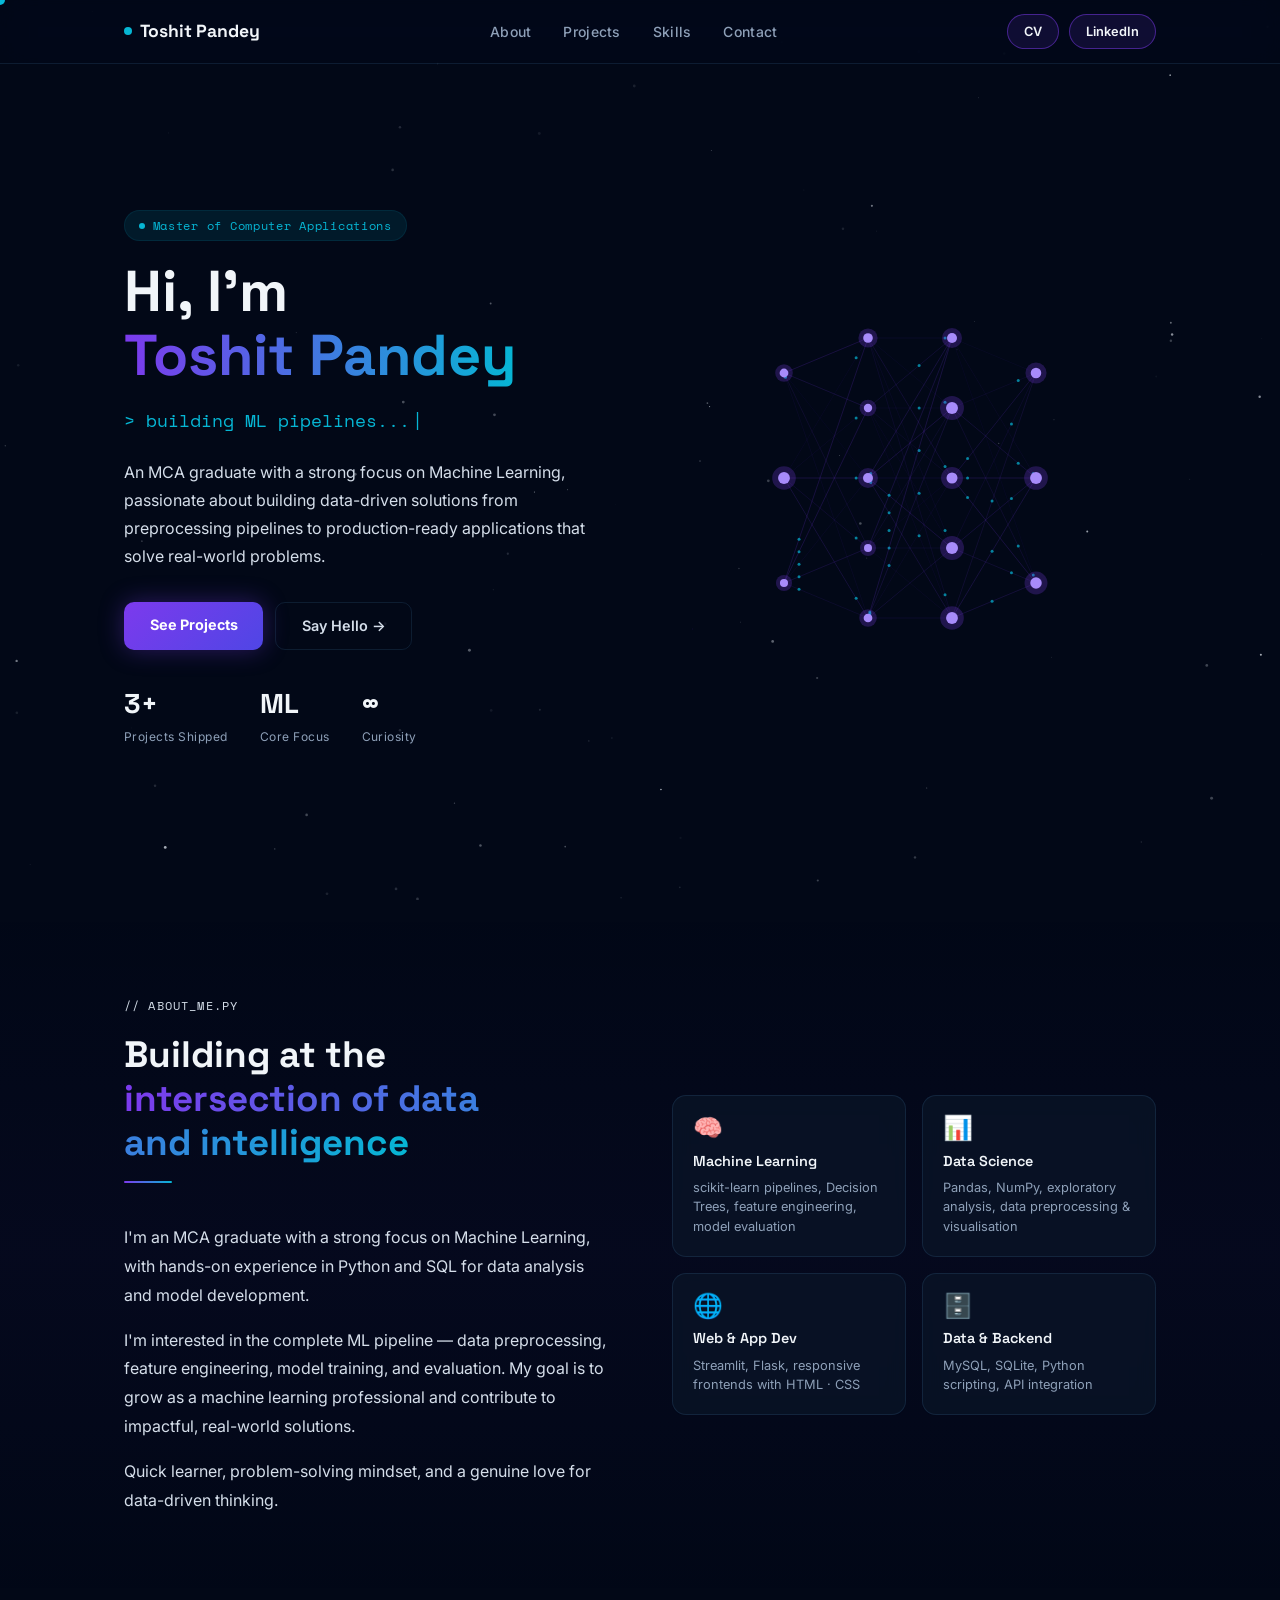
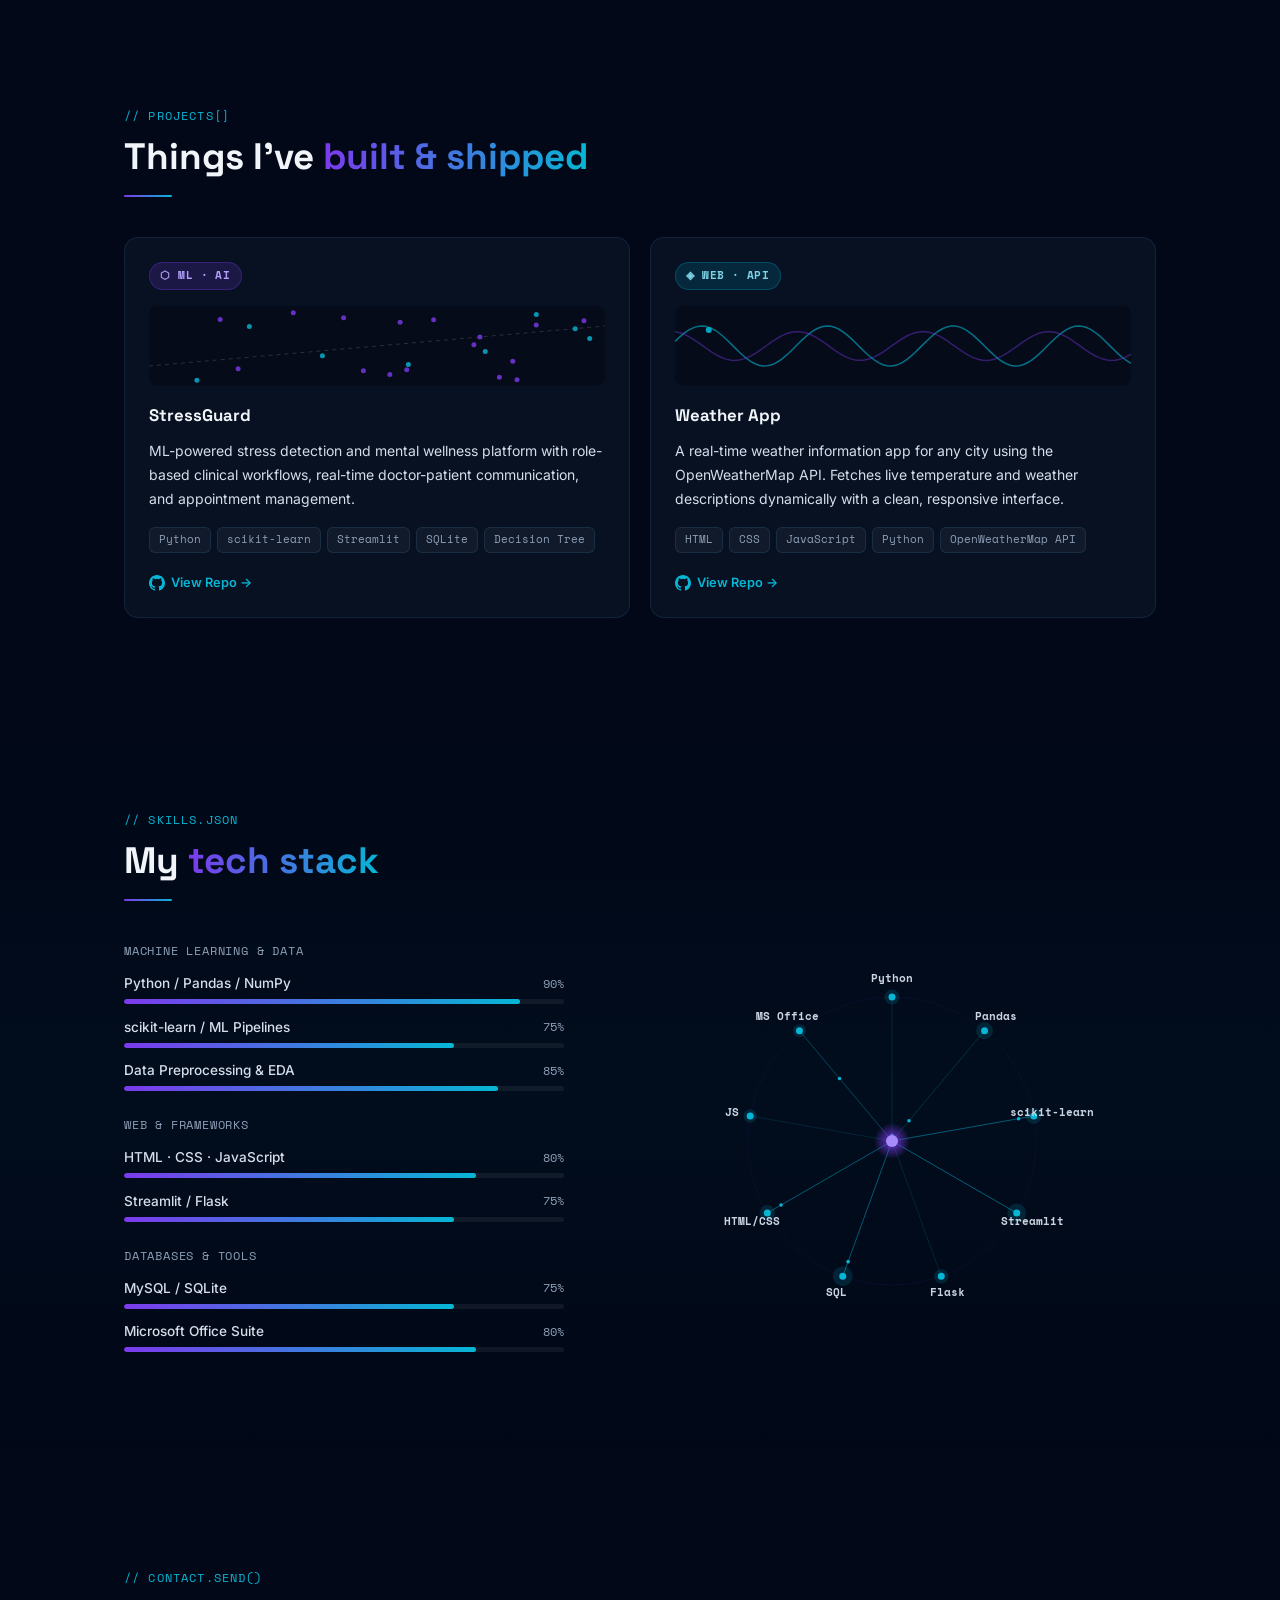
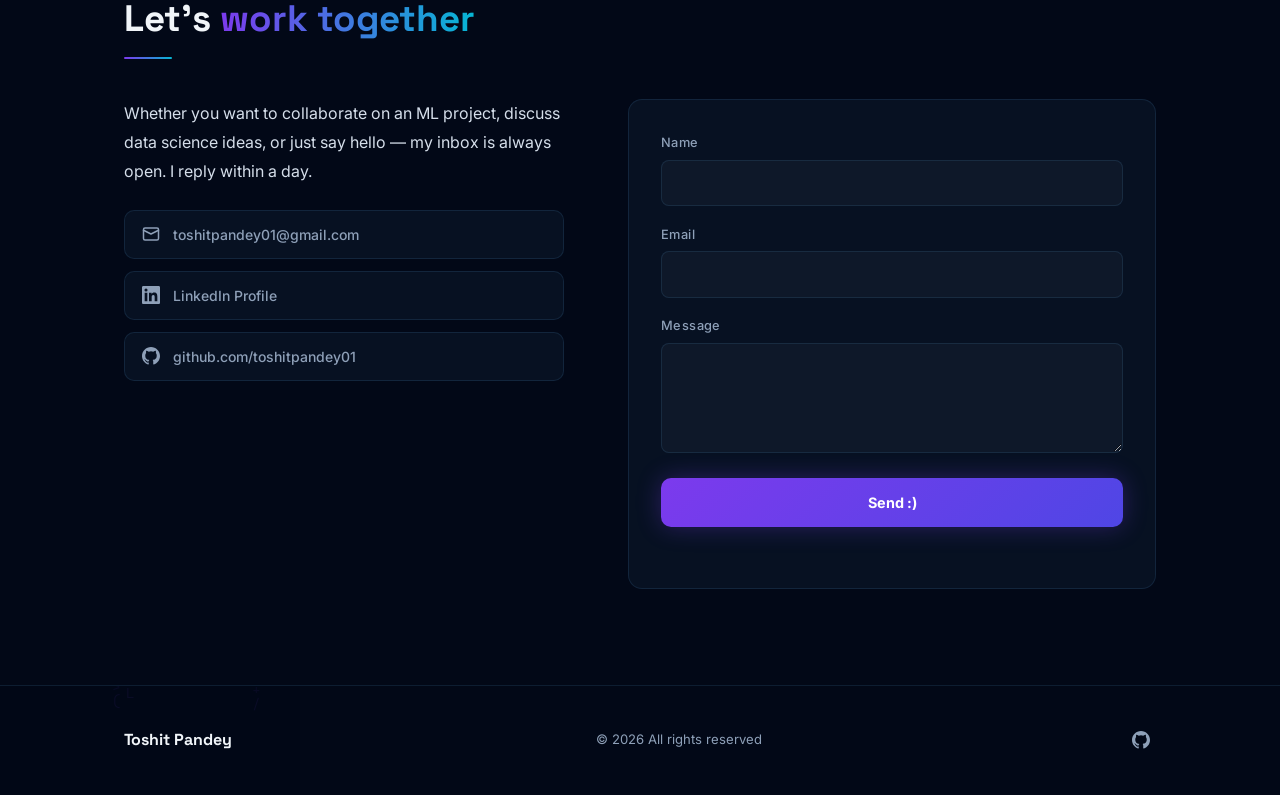
==== index.html @ b76edcf6 "Initial commit" ====
<!DOCTYPE html>
<html lang="en">
<head>
  <meta charset="UTF-8" />
  <meta name="viewport" content="width=device-width, initial-scale=1.0, viewport-fit=cover" />
  <meta name="theme-color" content="#020817" />
  <title>Toshit Pandey — ML Enthusiast & Data Scientist</title>
  <meta name="description" content="Portfolio of Toshit Pandey — ML, Data Science, and Python Developer." />
  <meta name="author" content="Toshit Pandey" />
  <meta name="robots" content="index, follow" />

  <!-- Open Graph / Social -->
  <meta property="og:title" content="Toshit Pandey — ML Enthusiast & Py Dev" />
  <meta property="og:description" content="Portfolio of Toshit Pandey — ML, Data Science, and Python Developer." />
  <meta property="og:type" content="website" />
  <meta name="twitter:card" content="summary" />
  <meta name="twitter:title" content="Toshit Pandey — ML Enthusiast & Data Scientist" />
  <meta name="twitter:description" content="Portfolio of Toshit Pandey — ML, Data Science, and Python Developer." />

  <link rel="icon" type="image/svg+xml" href="data:image/svg+xml,%3Csvg xmlns='http://www.w3.org/2000/svg' viewBox='0 0 100 100'%3E%3Ccircle cx='50' cy='50' r='40' fill='%237c3aed'/%3E%3Ccircle cx='50' cy='50' r='20' fill='%2306b6d4'/%3E%3C/svg%3E" />

  <link rel="preconnect" href="https://fonts.googleapis.com" />
  <link rel="preconnect" href="https://fonts.gstatic.com" crossorigin />
  <link rel="preload" as="style" href="https://fonts.googleapis.com/css2?family=Space+Grotesk:wght@400;500;600;700&amp;family=Inter:wght@300;400;500;600&amp;family=Space+Mono:wght@400;700&amp;display=swap" />
  <link href="https://fonts.googleapis.com/css2?family=Space+Grotesk:wght@400;500;600;700&amp;family=Inter:wght@300;400;500;600&amp;family=Space+Mono:wght@400;700&amp;display=swap" rel="stylesheet" />

  <link rel="stylesheet" href="assets/styles.css" />
</head>
<body>

<!-- Skip link for keyboard users -->
<a class="skip-link" href="#home">Skip to main content</a>

<!-- Custom cursors (desktop only, decorative) -->
<div id="cursor-dot" aria-hidden="true"></div>
<div id="cursor-ring" aria-hidden="true"></div>

<!-- Background cosmos canvas (decorative) -->
<canvas id="cosmos-canvas" aria-hidden="true"></canvas>

<!-- ══ NAV ══════════════════════════════════════════ -->
<header class="nav-wrap">
  <nav class="nav container" aria-label="Primary">
    <a class="brand" href="#home" aria-label="Toshit Pandey — Home">
      <span class="brand-dot" aria-hidden="true"></span>
      Toshit Pandey
    </a>
    <ul class="nav-links" role="list">
      <li><a href="#about">About</a></li>
      <li><a href="#projects">Projects</a></li>
      <li><a href="#skills">Skills</a></li>
      <li><a href="#contact">Contact</a></li>
    </ul>
    <div class="nav-pills">
      <a class="pill" id="cvLinkDesktop" href="assets/resume.pdf" target="_blank" rel="noopener" aria-label="Download CV (PDF)">CV</a>
      <a class="pill" href="https://www.linkedin.com/in/toshit-pandey-0036a035b" target="_blank" rel="noopener" aria-label="LinkedIn Profile (opens in new tab)">LinkedIn</a>
    </div>
    <button class="ham" id="hamBtn" aria-label="Open menu" aria-expanded="false" aria-controls="mobileNav">
      <span aria-hidden="true">☰</span>
    </button>
  </nav>
</header>

<!-- Mobile nav -->
<nav class="mobile-nav" id="mobileNav" aria-label="Mobile" hidden>
  <a href="#about">About</a>
  <a href="#projects">Projects</a>
  <a href="#skills">Skills</a>
  <a href="#contact">Contact</a>
  <a class="pill" id="cvLinkMobile" href="assets/resume.pdf" target="_blank" rel="noopener">CV</a>
  <a class="pill" href="https://www.linkedin.com/in/toshit-pandey-0036a035b" target="_blank" rel="noopener">LinkedIn</a>
</nav>

<!-- ══ HERO ═════════════════════════════════════════ -->
<main id="main">
<section id="home" aria-labelledby="hero-title">
  <div class="container">
    <div class="hero-inner">

      <!-- LEFT -->
      <div class="hero-left">
        <div class="hero-tag"><span class="hero-tag-dot" aria-hidden="true"></span> Master of Computer Applications</div>
        <h1 class="hero-title" id="hero-title">
          Hi, I'm<br>
          <span class="name-accent">Toshit Pandey</span>
        </h1>
        <div class="typewriter-wrap" aria-live="polite"><span id="typewriter"></span></div>
        <p class="hero-desc">
          An MCA graduate with a strong focus on Machine Learning, passionate about building data-driven solutions from preprocessing pipelines to production-ready applications that solve real-world problems.
        </p>
        <div class="hero-btns">
          <a class="btn-primary" href="#projects">See Projects</a>
          <a class="btn-ghost"   href="mailto:toshitpandey01@gmail.com">Say Hello →</a>
        </div>
        <div class="hero-stats" role="list">
          <div class="stat" role="listitem"><span class="stat-num">3+</span><span class="stat-label">Projects Shipped</span></div>
          <div class="stat" role="listitem"><span class="stat-num">ML</span><span class="stat-label">Core Focus</span></div>
          <div class="stat" role="listitem"><span class="stat-num">∞</span><span class="stat-label">Curiosity</span></div>
        </div>
      </div>

      <!-- RIGHT: Neural Network Visualisation -->
      <div class="hero-visual">
        <canvas id="neural-canvas" aria-hidden="true"></canvas>
      </div>

    </div>
  </div>
</section>

<!-- ══ ABOUT ══════════════════════════════════════════ -->
<section id="about" aria-labelledby="about-title">
  <div class="container">
    <div class="about-grid">
      <div class="about-text reveal">
        <p class="section-eyebrow">// about_me.py</p>
        <h2 class="section-title" id="about-title">Building at the<br><span>intersection of data<br>and intelligence</span></h2>
        <div class="section-rule" aria-hidden="true"></div>
        <p>
          I'm an MCA graduate with a strong focus on Machine Learning, with hands-on experience in Python and SQL for data analysis and model development.
        </p>
        <p>
          I'm interested in the complete ML pipeline — data preprocessing, feature engineering, model training, and evaluation. My goal is to grow as a machine learning professional and contribute to impactful, real-world solutions.
        </p>
        <p>
          Quick learner, problem-solving mindset, and a genuine love for data-driven thinking.
        </p>
      </div>

      <div class="about-cards reveal" style="transition-delay:.15s">
        <div class="about-card">
          <div class="about-card-icon" aria-hidden="true">🧠</div>
          <h3 class="about-card-title">Machine Learning</h3>
          <p class="about-card-text">scikit-learn pipelines, Decision Trees, feature engineering, model evaluation</p>
        </div>
        <div class="about-card">
          <div class="about-card-icon" aria-hidden="true">📊</div>
          <h3 class="about-card-title">Data Science</h3>
          <p class="about-card-text">Pandas, NumPy, exploratory analysis, data preprocessing & visualisation</p>
        </div>
        <div class="about-card">
          <div class="about-card-icon" aria-hidden="true">🌐</div>
          <h3 class="about-card-title">Web & App Dev</h3>
          <p class="about-card-text">Streamlit, Flask, responsive frontends with HTML · CSS</p>
        </div>
        <div class="about-card">
          <div class="about-card-icon" aria-hidden="true">🗄️</div>
          <h3 class="about-card-title">Data & Backend</h3>
          <p class="about-card-text">MySQL, SQLite, Python scripting, API integration</p>
        </div>
      </div>
    </div>
  </div>
</section>

<!-- ══ PROJECTS ═══════════════════════════════════════ -->
<section id="projects" aria-labelledby="projects-title">
  <div class="container">
    <div class="reveal">
      <p class="section-eyebrow">// projects[]</p>
      <h2 class="section-title" id="projects-title">Things I've <span>built & shipped</span></h2>
      <div class="section-rule" aria-hidden="true"></div>
    </div>

    <div class="projects-grid">

      <!-- Stress Detection -->
      <article class="project-card reveal" style="transition-delay:.1s">
        <span class="project-badge badge-ml" aria-label="Machine Learning and AI project">⬡ ML · AI</span>
        <canvas class="project-vis" id="vis-stress" aria-hidden="true"></canvas>
        <h3 class="project-title">StressGuard</h3>
        <p class="project-desc">
          ML-powered stress detection and mental wellness platform with role-based clinical workflows, real-time doctor-patient communication, and appointment management.
        </p>
        <ul class="project-tech" aria-label="Technologies used">
          <li class="tech-tag">Python</li><li class="tech-tag">scikit-learn</li><li class="tech-tag">Streamlit</li><li class="tech-tag">SQLite</li><li class="tech-tag">Decision Tree</li>
        </ul>
        <div class="project-links">
          <a class="proj-link" href="https://github.com/toshitpandey01/StressGuard" target="_blank" rel="noopener" aria-label="View StressGuard repository on GitHub (opens in new tab)">
            <svg class="gh-icon" width="16" height="16" viewBox="0 0 24 24" fill="currentColor" aria-hidden="true" focusable="false"><path fill-rule="evenodd" clip-rule="evenodd" d="M12 0C5.37 0 0 5.373 0 12c0 5.303 3.438 9.8 8.205 11.387.6.113.82-.258.82-.577 0-.285-.01-1.04-.015-2.04-3.338.724-4.042-1.61-4.042-1.61-.546-1.387-1.333-1.756-1.333-1.756-1.09-.745.083-.729.083-.729 1.205.084 1.838 1.237 1.838 1.237 1.07 1.834 2.807 1.304 3.492.997.108-.775.418-1.305.762-1.605-2.665-.3-5.466-1.332-5.466-5.93 0-1.31.468-2.381 1.235-3.221-.124-.303-.535-1.524.117-3.176 0 0 1.008-.322 3.3 1.23A11.5 11.5 0 0 1 12 5.803a11.5 11.5 0 0 1 3.003.404c2.29-1.552 3.297-1.23 3.297-1.23.653 1.652.242 2.873.118 3.176.77.84 1.234 1.911 1.234 3.221 0 4.609-2.805 5.625-5.478 5.92.43.372.815 1.102.815 2.222 0 1.606-.015 2.898-.015 3.293 0 .322.216.697.825.578C20.565 21.796 24 17.3 24 12c0-6.627-5.373-12-12-12Z"/></svg>
            View Repo →
          </a>
        </div>
      </article>

      <!-- Weather App -->
      <article class="project-card reveal" style="transition-delay:.2s">
        <span class="project-badge badge-web" aria-label="Web and API project">◈ WEB · API</span>
        <canvas class="project-vis" id="vis-weather" aria-hidden="true"></canvas>
        <h3 class="project-title">Weather App</h3>
        <p class="project-desc">
          A real-time weather information app for any city using the OpenWeatherMap API. Fetches live temperature and weather descriptions dynamically with a clean, responsive interface.
        </p>
        <ul class="project-tech" aria-label="Technologies used">
          <li class="tech-tag">HTML</li><li class="tech-tag">CSS</li><li class="tech-tag">JavaScript</li><li class="tech-tag">Python</li><li class="tech-tag">OpenWeatherMap API</li>
        </ul>
        <div class="project-links">
          <a class="proj-link" href="https://github.com/toshitpandey01/weather-app" target="_blank" rel="noopener" aria-label="View Weather App repository on GitHub (opens in new tab)">
            <svg class="gh-icon" width="16" height="16" viewBox="0 0 24 24" fill="currentColor" aria-hidden="true" focusable="false"><path fill-rule="evenodd" clip-rule="evenodd" d="M12 0C5.37 0 0 5.373 0 12c0 5.303 3.438 9.8 8.205 11.387.6.113.82-.258.82-.577 0-.285-.01-1.04-.015-2.04-3.338.724-4.042-1.61-4.042-1.61-.546-1.387-1.333-1.756-1.333-1.756-1.09-.745.083-.729.083-.729 1.205.084 1.838 1.237 1.838 1.237 1.07 1.834 2.807 1.304 3.492.997.108-.775.418-1.305.762-1.605-2.665-.3-5.466-1.332-5.466-5.93 0-1.31.468-2.381 1.235-3.221-.124-.303-.535-1.524.117-3.176 0 0 1.008-.322 3.3 1.23A11.5 11.5 0 0 1 12 5.803a11.5 11.5 0 0 1 3.003.404c2.29-1.552 3.297-1.23 3.297-1.23.653 1.652.242 2.873.118 3.176.77.84 1.234 1.911 1.234 3.221 0 4.609-2.805 5.625-5.478 5.92.43.372.815 1.102.815 2.222 0 1.606-.015 2.898-.015 3.293 0 .322.216.697.825.578C20.565 21.796 24 17.3 24 12c0-6.627-5.373-12-12-12Z"/></svg>
            View Repo →
          </a>
        </div>
      </article>

    </div>
  </div>
</section>

<!-- ══ SKILLS ════════════════════════════════════════ -->
<section id="skills" aria-labelledby="skills-title">
  <div class="container">
    <div class="reveal">
      <p class="section-eyebrow">// skills.json</p>
      <h2 class="section-title" id="skills-title">My <span>tech stack</span></h2>
      <div class="section-rule" aria-hidden="true"></div>
    </div>
    <div class="skills-layout">

      <!-- Skill bars -->
      <div class="reveal" style="transition-delay:.1s">
        <div class="skill-group">
          <h3 class="skill-group-label">Machine Learning & Data</h3>
          <div class="skill-bars">
            <div class="skill-row"><div class="skill-row-top"><span class="skill-name">Python / Pandas / NumPy</span><span class="skill-pct">90%</span></div><div class="skill-bar" role="progressbar" aria-label="Python / Pandas / NumPy proficiency" aria-valuenow="90" aria-valuemin="0" aria-valuemax="100"><div class="skill-fill" data-w=".90"></div></div></div>
            <div class="skill-row"><div class="skill-row-top"><span class="skill-name">scikit-learn / ML Pipelines</span><span class="skill-pct">75%</span></div><div class="skill-bar" role="progressbar" aria-label="scikit-learn / ML Pipelines proficiency" aria-valuenow="75" aria-valuemin="0" aria-valuemax="100"><div class="skill-fill" data-w=".75"></div></div></div>
            <div class="skill-row"><div class="skill-row-top"><span class="skill-name">Data Preprocessing & EDA</span><span class="skill-pct">85%</span></div><div class="skill-bar" role="progressbar" aria-label="Data Preprocessing and EDA proficiency" aria-valuenow="85" aria-valuemin="0" aria-valuemax="100"><div class="skill-fill" data-w=".85"></div></div></div>
          </div>
        </div>
        <div class="skill-group">
          <h3 class="skill-group-label">Web & Frameworks</h3>
          <div class="skill-bars">
            <div class="skill-row"><div class="skill-row-top"><span class="skill-name">HTML · CSS · JavaScript</span><span class="skill-pct">80%</span></div><div class="skill-bar" role="progressbar" aria-label="HTML CSS JavaScript proficiency" aria-valuenow="80" aria-valuemin="0" aria-valuemax="100"><div class="skill-fill" data-w=".80"></div></div></div>
            <div class="skill-row"><div class="skill-row-top"><span class="skill-name">Streamlit / Flask</span><span class="skill-pct">75%</span></div><div class="skill-bar" role="progressbar" aria-label="Streamlit / Flask proficiency" aria-valuenow="75" aria-valuemin="0" aria-valuemax="100"><div class="skill-fill" data-w=".75"></div></div></div>
          </div>
        </div>
        <div class="skill-group">
          <h3 class="skill-group-label">Databases & Tools</h3>
          <div class="skill-bars">
            <div class="skill-row"><div class="skill-row-top"><span class="skill-name">MySQL / SQLite</span><span class="skill-pct">75%</span></div><div class="skill-bar" role="progressbar" aria-label="MySQL / SQLite proficiency" aria-valuenow="75" aria-valuemin="0" aria-valuemax="100"><div class="skill-fill" data-w=".75"></div></div></div>
            <div class="skill-row"><div class="skill-row-top"><span class="skill-name">Microsoft Office Suite</span><span class="skill-pct">80%</span></div><div class="skill-bar" role="progressbar" aria-label="Microsoft Office Suite proficiency" aria-valuenow="80" aria-valuemin="0" aria-valuemax="100"><div class="skill-fill" data-w=".80"></div></div></div>
          </div>
        </div>
      </div>

      <!-- Skill node graph -->
      <div class="reveal skill-graph-wrap" style="transition-delay:.2s">
        <canvas id="skill-graph" aria-label="Skills visualised as a neural network graph" role="img"></canvas>
      </div>

    </div>
  </div>
</section>

<!-- ══ CONTACT ════════════════════════════════════════ -->
<section id="contact" aria-labelledby="contact-title">
  <div class="container">
    <div class="reveal">
      <p class="section-eyebrow">// contact.send()</p>
      <h2 class="section-title" id="contact-title">Let's <span>work together</span></h2>
      <div class="section-rule" aria-hidden="true"></div>
    </div>
    <div class="contact-wrap">
      <div class="contact-info reveal" style="transition-delay:.1s">
        <p>
          Whether you want to collaborate on an ML project, discuss data science ideas, or just say hello — my inbox is always open. I reply within a day.
        </p>
        <div class="contact-socials">
          <a class="social-link" href="mailto:toshitpandey01@gmail.com" aria-label="Send an email to toshitpandey01@gmail.com">
            <span class="social-icon" aria-hidden="true">
              <svg width="18" height="18" viewBox="0 0 24 24" fill="none" stroke="currentColor" stroke-width="2" stroke-linecap="round" stroke-linejoin="round"><rect x="2" y="4" width="20" height="16" rx="2"/><path d="m22 7-10 5L2 7"/></svg>
            </span>
            <span>toshitpandey01@gmail.com</span>
          </a>
          <a class="social-link" href="https://www.linkedin.com/in/toshit-pandey-0036a035b" target="_blank" rel="noopener" aria-label="LinkedIn profile (opens in new tab)">
            <span class="social-icon" aria-hidden="true">
              <svg width="18" height="18" viewBox="0 0 24 24" fill="currentColor"><path d="M20.447 20.452h-3.554v-5.569c0-1.328-.027-3.037-1.852-3.037-1.853 0-2.136 1.445-2.136 2.939v5.667H9.351V9h3.414v1.561h.046c.477-.9 1.637-1.85 3.37-1.85 3.601 0 4.267 2.37 4.267 5.455v6.286zM5.337 7.433a2.062 2.062 0 0 1-2.063-2.065 2.063 2.063 0 1 1 2.063 2.065zm1.782 13.019H3.555V9h3.564v11.452zM22.225 0H1.771C.792 0 0 .774 0 1.729v20.542C0 23.227.792 24 1.771 24h20.451C23.2 24 24 23.227 24 22.271V1.729C24 .774 23.2 0 22.222 0h.003z"/></svg>
            </span>
            <span>LinkedIn Profile</span>
          </a>
          <a class="social-link" href="https://github.com/toshitpandey01" target="_blank" rel="noopener" aria-label="GitHub profile (opens in new tab)">
            <span class="social-icon" aria-hidden="true">
              <svg class="gh-icon" width="18" height="18" viewBox="0 0 24 24" fill="currentColor"><path fill-rule="evenodd" clip-rule="evenodd" d="M12 0C5.37 0 0 5.373 0 12c0 5.303 3.438 9.8 8.205 11.387.6.113.82-.258.82-.577 0-.285-.01-1.04-.015-2.04-3.338.724-4.042-1.61-4.042-1.61-.546-1.387-1.333-1.756-1.333-1.756-1.09-.745.083-.729.083-.729 1.205.084 1.838 1.237 1.838 1.237 1.07 1.834 2.807 1.304 3.492.997.108-.775.418-1.305.762-1.605-2.665-.3-5.466-1.332-5.466-5.93 0-1.31.468-2.381 1.235-3.221-.124-.303-.535-1.524.117-3.176 0 0 1.008-.322 3.3 1.23A11.5 11.5 0 0 1 12 5.803a11.5 11.5 0 0 1 3.003.404c2.29-1.552 3.297-1.23 3.297-1.23.653 1.652.242 2.873.118 3.176.77.84 1.234 1.911 1.234 3.221 0 4.609-2.805 5.625-5.478 5.92.43.372.815 1.102.815 2.222 0 1.606-.015 2.898-.015 3.293 0 .322.216.697.825.578C20.565 21.796 24 17.3 24 12c0-6.627-5.373-12-12-12Z"/></svg>
            </span>
            <span>github.com/toshitpandey01</span>
          </a>
        </div>
      </div>

      <div class="contact-form-wrap reveal" style="transition-delay:.2s">
        <!-- Formspree-ready form. Replace YOUR_FORM_ID with your Formspree endpoint to receive emails.
             Until then it works as a friendly local-only acknowledgement. -->
        <form id="contactForm" action="https://formspree.io/f/YOUR_FORM_ID" method="POST" novalidate aria-label="Contact form">
          <div class="form-group">
            <label class="form-label" for="name">Name</label>
            <input class="form-input" id="name" name="name" type="text" autocomplete="name" required aria-required="true"/>
          </div>
          <div class="form-group">
            <label class="form-label" for="email">Email</label>
            <input class="form-input" id="email" name="email" type="email" autocomplete="email" required aria-required="true"/>
          </div>
          <div class="form-group">
            <label class="form-label" for="message">Message</label>
            <textarea class="form-textarea" id="message" name="message" required aria-required="true"></textarea>
          </div>
          <button class="form-submit" type="submit">Send :)</button>
          <p class="form-msg" id="formMsg" aria-live="polite" role="status"></p>
        </form>
      </div>
    </div>
  </div>
</section>
</main>

<!-- ══ FOOTER ════════════════════════════════════════ -->
<footer>
  <canvas id="matrix-canvas" aria-hidden="true"></canvas>
  <div class="container">
    <div class="footer-inner">
      <span class="footer-brand">Toshit Pandey</span>
      <span class="footer-text">© <span id="year"></span> All rights reserved</span>
      <a class="footer-gh" href="https://github.com/toshitpandey01" target="_blank" rel="noopener" aria-label="GitHub profile (opens in new tab)">
        <svg class="gh-icon" width="18" height="18" viewBox="0 0 24 24" fill="currentColor" aria-hidden="true" focusable="false"><path fill-rule="evenodd" clip-rule="evenodd" d="M12 0C5.37 0 0 5.373 0 12c0 5.303 3.438 9.8 8.205 11.387.6.113.82-.258.82-.577 0-.285-.01-1.04-.015-2.04-3.338.724-4.042-1.61-4.042-1.61-.546-1.387-1.333-1.756-1.333-1.756-1.09-.745.083-.729.083-.729 1.205.084 1.838 1.237 1.838 1.237 1.07 1.834 2.807 1.304 3.492.997.108-.775.418-1.305.762-1.605-2.665-.3-5.466-1.332-5.466-5.93 0-1.31.468-2.381 1.235-3.221-.124-.303-.535-1.524.117-3.176 0 0 1.008-.322 3.3 1.23A11.5 11.5 0 0 1 12 5.803a11.5 11.5 0 0 1 3.003.404c2.29-1.552 3.297-1.23 3.297-1.23.653 1.652.242 2.873.118 3.176.77.84 1.234 1.911 1.234 3.221 0 4.609-2.805 5.625-5.478 5.92.43.372.815 1.102.815 2.222 0 1.606-.015 2.898-.015 3.293 0 .322.216.697.825.578C20.565 21.796 24 17.3 24 12c0-6.627-5.373-12-12-12Z"/></svg>
        <span class="visually-hidden">GitHub</span>
      </a>
    </div>
  </div>
</footer>

<script src="assets/main.js" defer></script>
</body>
</html>
---- assets/styles.css ----
/* ════════════════════════════════════════════════════
   Toshit Pandey — Portfolio Stylesheet
   ════════════════════════════════════════════════════ */

/* ── TOKENS ─────────────────────────────────────── */
:root {
  --bg:        #020817;
  --bg2:       #050f1f;
  --surface:   #0a1628;
  --glass:     rgba(10,22,40,0.7);
  --border:    rgba(99,179,237,0.12);
  --border-hi: rgba(124,58,237,0.5);
  --violet:    #7c3aed;
  --violet-lo: rgba(124,58,237,0.12);
  --cyan:      #06b6d4;
  --cyan-lo:   rgba(6,182,212,0.10);
  --star:      #e2e8f0;
  --muted:     #8ea0b8;          /* raised contrast for AA compliance */
  --text:      #d5deea;
  --heading:   #f1f5f9;
  --radius:    14px;
  --nav-h:     64px;
  --container-max: 1080px;
  --container-pad: clamp(1rem, 3vw, 1.5rem);
}

/* ── RESET ──────────────────────────────────────── */
*, *::before, *::after { box-sizing: border-box; margin: 0; padding: 0; }
html {
  scroll-behavior: smooth;
  font-size: 16px;
  -webkit-text-size-adjust: 100%;
  overflow-x: hidden;
}
body {
  font-family: 'Inter', system-ui, -apple-system, 'Segoe UI', Roboto, sans-serif;
  background: var(--bg);
  color: var(--text);
  line-height: 1.65;
  overflow-x: hidden;
  cursor: none;
  -webkit-font-smoothing: antialiased;
  -moz-osx-font-smoothing: grayscale;
  min-height: 100vh;
  min-height: 100svh;
}
@media (hover: none), (pointer: coarse) { body { cursor: auto; } }

a { color: inherit; text-decoration: none; }
a:focus-visible,
button:focus-visible,
input:focus-visible,
textarea:focus-visible {
  outline: 2px solid var(--cyan);
  outline-offset: 3px;
  border-radius: 4px;
}
img, svg, canvas, video { display: block; max-width: 100%; }
ul { list-style: none; }
button { cursor: none; font: inherit; background: none; border: none; color: inherit; }
@media (hover: none), (pointer: coarse) { button { cursor: pointer; } }

/* Accessibility helpers */
.visually-hidden {
  position: absolute !important;
  width: 1px; height: 1px;
  padding: 0; margin: -1px;
  overflow: hidden; clip: rect(0,0,0,0);
  white-space: nowrap; border: 0;
}
.skip-link {
  position: fixed; top: -100px; left: 1rem;
  background: var(--violet); color: #fff;
  padding: .6rem 1rem; border-radius: 8px;
  font-weight: 600; font-size: .9rem;
  z-index: 10000; transition: top .2s;
}
.skip-link:focus { top: 1rem; }

/* ── SCROLLBAR ──────────────────────────────────── */
::-webkit-scrollbar { width: 6px; height: 6px; }
::-webkit-scrollbar-track { background: var(--bg); }
::-webkit-scrollbar-thumb { background: var(--violet); border-radius: 99px; }
::-webkit-scrollbar-thumb:hover { background: #8b5cf6; }

/* ── CANVAS / CURSOR LAYER ──────────────────────── */
#cosmos-canvas {
  position: fixed; inset: 0;
  pointer-events: none; z-index: 0;
  will-change: transform;
}
#cursor-dot {
  position: fixed; width: 10px; height: 10px;
  background: var(--cyan); border-radius: 50%;
  pointer-events: none; z-index: 9999;
  transform: translate3d(-50%,-50%,0);
  transition: transform .08s ease, opacity .2s, background-color .2s;
  mix-blend-mode: screen;
  will-change: transform;
}
#cursor-ring {
  position: fixed; width: 36px; height: 36px;
  border: 1.5px solid rgba(124,58,237,0.6);
  border-radius: 50%;
  pointer-events: none; z-index: 9998;
  transform: translate3d(-50%,-50%,0);
  transition: transform .22s ease, width .2s, height .2s, border-color .2s;
  will-change: transform;
}
#cursor-dot.hovering { transform: translate3d(-50%,-50%,0) scale(2.2); background: var(--violet); }
#cursor-ring.hovering { width: 52px; height: 52px; border-color: var(--violet); }
@media (hover: none), (pointer: coarse) {
  #cursor-dot, #cursor-ring { display: none; }
}

/* ── LAYOUT ─────────────────────────────────────── */
.container {
  max-width: var(--container-max);
  margin: 0 auto;
  padding: 0 var(--container-pad);
  width: 100%;
}
section {
  padding: clamp(3.5rem, 8vw, 6rem) 0;
  position: relative;
  z-index: 1;
}

/* ── NAV ─────────────────────────────────────────── */
.nav-wrap {
  position: fixed; top: 0; left: 0; right: 0;
  height: var(--nav-h); z-index: 100;
  background: rgba(2,8,23,0.65);
  -webkit-backdrop-filter: blur(20px) saturate(1.4);
  backdrop-filter: blur(20px) saturate(1.4);
  border-bottom: 1px solid var(--border);
  transition: background .3s;
}
.nav {
  display: flex; align-items: center; justify-content: space-between;
  height: 100%;
  gap: 1rem;
}
.brand {
  font-family: 'Space Grotesk', sans-serif;
  font-weight: 700; font-size: clamp(1rem, 2.5vw, 1.1rem);
  color: var(--heading);
  display: flex; align-items: center; gap: .5rem;
  flex-shrink: 0;
}
.brand-dot { width: 8px; height: 8px; background: var(--cyan); border-radius: 50%; animation: pulse-dot 2s infinite; flex-shrink: 0; }
@keyframes pulse-dot { 0%,100%{opacity:1;transform:scale(1)} 50%{opacity:.4;transform:scale(.6)} }

.nav-links {
  display: flex; align-items: center; gap: clamp(1rem, 3vw, 2rem);
  list-style: none;
}
.nav-links a {
  font-size: .875rem; font-weight: 500; color: var(--muted);
  letter-spacing: .02em; transition: color .2s;
  position: relative;
  padding: .25rem 0;
}
.nav-links a::after {
  content: ''; position: absolute; bottom: -4px; left: 0; right: 0;
  height: 1px; background: var(--cyan);
  transform: scaleX(0); transition: transform .2s;
  transform-origin: left;
}
.nav-links a:hover,
.nav-links a:focus-visible { color: var(--heading); }
.nav-links a:hover::after,
.nav-links a:focus-visible::after { transform: scaleX(1); }

.nav-pills { display: flex; gap: .6rem; }
.pill {
  padding: .4rem 1rem; border-radius: 99px; font-size: .8rem; font-weight: 600;
  border: 1px solid var(--border-hi); color: var(--heading);
  background: var(--violet-lo);
  transition: background .2s, border-color .2s, transform .15s;
  white-space: nowrap;
}
.pill:hover,
.pill:focus-visible { background: var(--violet); border-color: var(--violet); }

.ham {
  display: none;
  color: var(--heading); font-size: 1.4rem; line-height: 1;
  padding: .35rem .55rem;
  border-radius: 8px;
  border: 1px solid transparent;
  transition: border-color .2s, background .2s;
}
.ham:hover,
.ham:focus-visible { border-color: var(--border-hi); background: var(--violet-lo); }

/* mobile nav */
.mobile-nav {
  display: none; position: fixed; inset: var(--nav-h) 0 0 0;
  background: rgba(2,8,23,0.97);
  -webkit-backdrop-filter: blur(20px);
  backdrop-filter: blur(20px);
  z-index: 99; flex-direction: column; align-items: center;
  justify-content: center; gap: 1.75rem;
  padding: 2rem 1rem;
  overflow-y: auto;
}
.mobile-nav[hidden] { display: none !important; }
.mobile-nav.open { display: flex; }
.mobile-nav a { font-size: 1.35rem; font-weight: 600; color: var(--heading); }
.mobile-nav .pill { font-size: .9rem; padding: .55rem 1.4rem; }

/* ── HERO ─────────────────────────────────────────── */
#home {
  min-height: 100vh;
  min-height: 100svh;
  display: flex; align-items: center;
  padding-top: calc(var(--nav-h) + 1.5rem);
  padding-bottom: 2rem;
}
.hero-inner {
  display: grid;
  grid-template-columns: 1fr 1fr;
  gap: clamp(1.5rem, 4vw, 3rem);
  align-items: center;
  width: 100%;
}
.hero-left { min-width: 0; }
.hero-tag {
  display: inline-flex; align-items: center; gap: .5rem;
  font-family: 'Space Mono', monospace; font-size: .75rem;
  color: var(--cyan); border: 1px solid var(--cyan-lo);
  background: var(--cyan-lo); border-radius: 99px;
  padding: .3rem .85rem; margin-bottom: 1.2rem;
  letter-spacing: .06em;
}
.hero-tag-dot { width: 6px; height: 6px; background: var(--cyan); border-radius: 50%; animation: pulse-dot 1.5s infinite; flex-shrink: 0; }

.hero-title {
  font-family: 'Space Grotesk', sans-serif;
  font-size: clamp(2rem, 6vw, 3.6rem);
  font-weight: 700; line-height: 1.1;
  color: var(--heading); margin-bottom: 1.2rem;
  overflow-wrap: break-word;
  word-wrap: break-word;
}
.hero-title .name-accent {
  background: linear-gradient(90deg, var(--violet), var(--cyan));
  -webkit-background-clip: text; -webkit-text-fill-color: transparent;
  background-clip: text; color: transparent;
}
.typewriter-wrap {
  font-family: 'Space Mono', monospace;
  font-size: clamp(.85rem, 2vw, 1.1rem);
  color: var(--cyan); margin-bottom: 1.4rem; min-height: 1.6em;
  overflow-wrap: break-word;
}
#typewriter::after { content: '|'; animation: blink .7s infinite; margin-left: 2px; }
@keyframes blink { 0%,100%{opacity:1} 50%{opacity:0} }

.hero-desc { color: var(--text); max-width: 52ch; line-height: 1.75; margin-bottom: 2rem; }

.hero-btns { display: flex; gap: .75rem; flex-wrap: wrap; }
.btn-primary {
  padding: .7rem 1.6rem; border-radius: 10px; font-weight: 700; font-size: .9rem;
  background: linear-gradient(135deg, var(--violet), #4f46e5);
  color: #fff; border: none;
  box-shadow: 0 0 24px rgba(124,58,237,0.35);
  transition: transform .15s, box-shadow .15s;
  display: inline-block;
  white-space: nowrap;
}
.btn-primary:hover,
.btn-primary:focus-visible { transform: translateY(-2px); box-shadow: 0 0 40px rgba(124,58,237,0.55); }
.btn-ghost {
  padding: .7rem 1.6rem; border-radius: 10px; font-weight: 600; font-size: .9rem;
  background: transparent; color: var(--text);
  border: 1px solid var(--border);
  transition: border-color .2s, color .2s;
  display: inline-block;
  white-space: nowrap;
}
.btn-ghost:hover,
.btn-ghost:focus-visible { border-color: var(--cyan); color: var(--cyan); }

/* neural canvas (hero right) */
.hero-visual {
  position: relative; width: 100%; aspect-ratio: 1;
  max-width: 420px; margin: 0 auto;
}
#neural-canvas { width: 100%; height: 100%; }

.hero-stats {
  display: flex; gap: clamp(1rem, 3vw, 2rem); margin-top: 2rem; flex-wrap: wrap;
}
.stat { display: flex; flex-direction: column; }
.stat-num {
  font-family: 'Space Grotesk', sans-serif;
  font-size: clamp(1.4rem, 2.5vw, 1.7rem); font-weight: 700; color: var(--heading);
}
.stat-label { font-size: .75rem; color: var(--muted); letter-spacing: .04em; }

/* ── SECTION HEADERS ─────────────────────────────── */
.section-eyebrow {
  font-family: 'Space Mono', monospace; font-size: .72rem;
  color: var(--cyan); letter-spacing: .1em; text-transform: uppercase;
  margin-bottom: .6rem;
}
.section-title {
  font-family: 'Space Grotesk', sans-serif;
  font-size: clamp(1.5rem, 4vw, 2.3rem); font-weight: 700;
  color: var(--heading); margin-bottom: 1rem; line-height: 1.2;
  overflow-wrap: break-word;
}
.section-title span {
  background: linear-gradient(90deg, var(--violet), var(--cyan));
  -webkit-background-clip: text; -webkit-text-fill-color: transparent;
  background-clip: text; color: transparent;
}
.section-rule { width: 48px; height: 2px; background: linear-gradient(90deg, var(--violet), var(--cyan)); margin-bottom: 2.5rem; border-radius: 1px; }

/* ── ABOUT ────────────────────────────────────────── */
#about { background: linear-gradient(180deg, transparent, rgba(124,58,237,0.03), transparent); }
.about-grid { display: grid; grid-template-columns: 1fr 1fr; gap: clamp(2rem, 5vw, 4rem); align-items: center; }
.about-text { min-width: 0; }
.about-text p { color: var(--text); line-height: 1.8; margin-bottom: 1rem; }
.about-text p:last-child { margin-bottom: 0; }

.about-cards { display: grid; grid-template-columns: 1fr 1fr; gap: 1rem; }
.about-card {
  background: var(--glass); border: 1px solid var(--border);
  border-radius: var(--radius); padding: 1.25rem;
  -webkit-backdrop-filter: blur(10px);
  backdrop-filter: blur(10px);
  transition: border-color .2s, transform .2s;
}
.about-card:hover,
.about-card:focus-within { border-color: var(--border-hi); transform: translateY(-3px); }
.about-card-icon { font-size: 1.5rem; margin-bottom: .6rem; line-height: 1; }
.about-card-title { font-family: 'Space Grotesk', sans-serif; font-weight: 600; color: var(--heading); font-size: .9rem; margin-bottom: .3rem; }
.about-card-text { font-size: .8rem; color: var(--muted); line-height: 1.5; }

/* ── PROJECTS ─────────────────────────────────────── */
.projects-grid { display: grid; grid-template-columns: repeat(auto-fit, minmax(min(280px, 100%), 1fr)); gap: 1.25rem; }
.project-card {
  background: var(--glass); border: 1px solid var(--border);
  border-radius: var(--radius); padding: 1.5rem;
  -webkit-backdrop-filter: blur(12px);
  backdrop-filter: blur(12px);
  position: relative; overflow: hidden;
  transition: border-color .25s, transform .25s, box-shadow .25s;
  display: flex; flex-direction: column;
}
.project-card::before {
  content: ''; position: absolute; inset: 0;
  background: radial-gradient(circle at 70% 20%, rgba(124,58,237,0.07), transparent 60%);
  opacity: 0; transition: opacity .3s;
  pointer-events: none;
}
.project-card:hover,
.project-card:focus-within { transform: translateY(-5px); border-color: var(--border-hi); box-shadow: 0 20px 60px rgba(0,0,0,0.5); }
.project-card:hover::before,
.project-card:focus-within::before { opacity: 1; }

.project-badge {
  display: inline-flex; align-items: center; gap: .35rem;
  font-family: 'Space Mono', monospace; font-size: .68rem;
  padding: .25rem .65rem; border-radius: 99px; margin-bottom: 1rem;
  font-weight: 700; letter-spacing: .04em;
  align-self: flex-start;
}
.badge-ml { background: rgba(124,58,237,.18); color: #b39dfa; border: 1px solid rgba(124,58,237,.3); }
.badge-web { background: rgba(6,182,212,.14); color: #7dd3e5; border: 1px solid rgba(6,182,212,.25); }

.project-title { font-family: 'Space Grotesk', sans-serif; font-size: 1.05rem; font-weight: 700; color: var(--heading); margin-bottom: .6rem; }
.project-desc { font-size: .875rem; color: var(--text); line-height: 1.7; margin-bottom: 1rem; flex-grow: 1; }
.project-tech {
  display: flex; flex-wrap: wrap; gap: .4rem; margin-bottom: 1.2rem;
  list-style: none; padding: 0;
}
.tech-tag {
  font-family: 'Space Mono', monospace; font-size: .68rem;
  padding: .2rem .55rem; border-radius: 6px;
  background: rgba(255,255,255,.04); color: var(--muted);
  border: 1px solid var(--border);
}
.project-links { display: flex; gap: 1rem; flex-wrap: wrap; }
.proj-link {
  font-size: .8rem; font-weight: 600; color: var(--cyan);
  display: inline-flex; align-items: center; gap: .4rem;
  transition: color .2s, gap .2s;
}
.proj-link:hover,
.proj-link:focus-visible { color: var(--violet); gap: .6rem; }
.gh-icon { flex-shrink: 0; }

/* mini ML vis inside card */
.project-vis {
  width: 100%; height: 80px; margin-bottom: 1rem; border-radius: 8px; overflow: hidden;
  background: rgba(0,0,0,.3);
}

/* ── SKILLS ───────────────────────────────────────── */
#skills { background: linear-gradient(180deg, transparent, rgba(6,182,212,0.03), transparent); }
.skills-layout { display: grid; grid-template-columns: 1fr 1.2fr; gap: clamp(2rem, 5vw, 4rem); align-items: start; }

.skill-group { margin-bottom: 1.5rem; }
.skill-group-label {
  font-family: 'Space Mono', monospace; font-size: .72rem;
  color: var(--muted); letter-spacing: .07em; text-transform: uppercase; margin-bottom: .75rem;
  font-weight: 400;
}
.skill-bars { display: flex; flex-direction: column; gap: .7rem; }
.skill-row { display: flex; flex-direction: column; gap: .3rem; }
.skill-row-top { display: flex; justify-content: space-between; align-items: center; gap: .5rem; }
.skill-name { font-size: .85rem; font-weight: 500; color: var(--text); }
.skill-pct { font-family: 'Space Mono', monospace; font-size: .72rem; color: var(--muted); flex-shrink: 0; }
.skill-bar { height: 5px; background: rgba(255,255,255,.06); border-radius: 99px; overflow: hidden; }
.skill-fill {
  height: 100%; width: 0;
  border-radius: 99px;
  background: linear-gradient(90deg, var(--violet), var(--cyan));
  transition: width 1s cubic-bezier(.4,0,.2,1);
}

/* node graph */
.skill-graph-wrap { width: 100%; }
#skill-graph { width: 100%; aspect-ratio: 1; max-height: 400px; }

/* ── CONTACT ──────────────────────────────────────── */
.contact-wrap { display: grid; grid-template-columns: 1fr 1.2fr; gap: clamp(2rem, 5vw, 4rem); align-items: start; }
.contact-info { min-width: 0; }
.contact-info p { color: var(--text); line-height: 1.8; margin-bottom: 1.5rem; }
.contact-socials { display: flex; flex-direction: column; gap: .75rem; }
.social-link {
  display: flex; align-items: center; gap: .75rem;
  color: var(--muted); font-size: .875rem; font-weight: 500;
  border: 1px solid var(--border); border-radius: 10px;
  padding: .75rem 1rem; background: var(--glass);
  transition: border-color .2s, color .2s, transform .15s;
  word-break: break-word;
  overflow-wrap: anywhere;
}
.social-link:hover,
.social-link:focus-visible { border-color: var(--cyan); color: var(--cyan); transform: translateX(4px); }
.social-icon {
  font-size: 1rem; flex-shrink: 0;
  display: inline-flex; align-items: center; justify-content: center;
  width: 20px; height: 20px;
}

.contact-form-wrap {
  background: var(--glass); border: 1px solid var(--border);
  border-radius: var(--radius); padding: clamp(1.25rem, 3vw, 2rem);
  -webkit-backdrop-filter: blur(12px);
  backdrop-filter: blur(12px);
}
.form-group { margin-bottom: 1.1rem; }
.form-label { display: block; font-size: .8rem; font-weight: 500; color: var(--muted); margin-bottom: .4rem; letter-spacing: .03em; }
.form-input, .form-textarea {
  width: 100%; padding: .65rem .9rem;
  background: rgba(255,255,255,.03); border: 1px solid var(--border);
  border-radius: 8px; color: var(--heading); font: inherit; font-size: .9rem;
  outline: none; transition: border-color .2s, box-shadow .2s;
  font-family: inherit;
}
.form-input:focus, .form-textarea:focus {
  border-color: var(--violet); box-shadow: 0 0 0 3px rgba(124,58,237,.15);
}
.form-textarea { resize: vertical; min-height: 110px; }
.form-submit {
  width: 100%; padding: .8rem; font-size: .9rem; font-weight: 700;
  background: linear-gradient(135deg, var(--violet), #4f46e5);
  color: #fff; border: none; border-radius: 10px;
  box-shadow: 0 0 24px rgba(124,58,237,.3);
  transition: transform .15s, box-shadow .15s;
  cursor: none;
}
@media (hover: none), (pointer: coarse) { .form-submit { cursor: pointer; } }
.form-submit:hover,
.form-submit:focus-visible { transform: translateY(-2px); box-shadow: 0 0 40px rgba(124,58,237,.55); }
.form-submit:disabled { opacity: .6; cursor: not-allowed; transform: none; }
.form-msg { margin-top: .75rem; font-size: .85rem; color: var(--cyan); font-weight: 600; min-height: 1.2em; }
.form-msg.error { color: #fca5a5; }

/* ── FOOTER ───────────────────────────────────────── */
footer {
  border-top: 1px solid var(--border); padding: 2.5rem 0;
  position: relative; z-index: 1; overflow: hidden;
}
.footer-inner {
  display: flex; justify-content: space-between; align-items: center;
  flex-wrap: wrap; gap: 1rem;
  position: relative; z-index: 2;
}
.footer-brand { font-family: 'Space Grotesk', sans-serif; font-weight: 700; color: var(--heading); }
.footer-text { font-size: .82rem; color: var(--muted); }
.footer-gh {
  display: inline-flex; align-items: center; justify-content: center;
  color: var(--muted);
  transition: color .2s, transform .15s;
  padding: .35rem;
  border-radius: 8px;
}
.footer-gh:hover,
.footer-gh:focus-visible { color: var(--heading); transform: translateY(-2px); }

/* matrix rain canvas (footer BG) */
#matrix-canvas {
  position: absolute; inset: 0; opacity: .07;
  pointer-events: none; z-index: 1;
}

/* ── SCROLL REVEAL ────────────────────────────────── */
.reveal { opacity: 0; transform: translateY(28px); transition: opacity .7s ease, transform .7s ease; will-change: opacity, transform; }
.reveal.visible { opacity: 1; transform: none; will-change: auto; }

/* ── REDUCED MOTION ───────────────────────────────── */
@media (prefers-reduced-motion: reduce) {
  *, *::before, *::after { animation-duration: .01ms !important; transition-duration: .01ms !important; animation-iteration-count: 1 !important; }
  html { scroll-behavior: auto; }
  .reveal { opacity: 1; transform: none; }
}

/* ── RESPONSIVE ───────────────────────────────────── */
/* Large tablet / small laptop */
@media (max-width: 960px) {
  .hero-inner { grid-template-columns: 1fr; gap: 2rem; }
  .hero-visual { max-width: 340px; order: -1; }
  .hero-left { text-align: left; }
  .about-grid { grid-template-columns: 1fr; gap: 2.5rem; }
  .skills-layout { grid-template-columns: 1fr; gap: 3rem; }
  .contact-wrap { grid-template-columns: 1fr; gap: 2.5rem; }
  .nav-links, .nav-pills { display: none; }
  .ham { display: inline-flex; align-items: center; justify-content: center; }
  #skill-graph { max-height: 340px; }
}

/* Tablet portrait / large phone */
@media (max-width: 720px) {
  :root { --nav-h: 60px; }
  .hero-visual { max-width: 300px; }
  .about-cards { grid-template-columns: 1fr 1fr; }
}

/* Phone */
@media (max-width: 600px) {
  section { padding: 3.5rem 0; }
  .about-cards { grid-template-columns: 1fr; }
  .hero-stats { gap: 1.25rem; }
  .footer-inner { flex-direction: column; text-align: center; }
  .project-card { padding: 1.25rem; }
  .hero-visual { max-width: 260px; }
  .hero-btns { width: 100%; }
  .btn-primary, .btn-ghost { flex: 1 1 auto; text-align: center; }
  .projects-grid { grid-template-columns: 1fr; }
}

/* Small phone (iPhone SE etc.) */
@media (max-width: 400px) {
  :root { --container-pad: .9rem; }
  .hero-title { font-size: clamp(1.75rem, 8vw, 2.2rem); }
  .hero-btns { flex-direction: column; align-items: stretch; }
  .btn-primary, .btn-ghost { text-align: center; width: 100%; }
  .hero-stats { justify-content: space-between; width: 100%; }
  .stat-num { font-size: 1.3rem; }
  .contact-form-wrap { padding: 1.25rem; }
  .form-input, .form-textarea { font-size: 16px; /* prevent iOS zoom */ }
  .social-link { font-size: .82rem; padding: .65rem .85rem; }
}

/* Landscape phone with short height */
@media (max-height: 500px) and (orientation: landscape) {
  #home { min-height: auto; padding-top: calc(var(--nav-h) + 2rem); padding-bottom: 2rem; }
  .hero-visual { max-width: 200px; }
}

/* Ultra-wide screens */
@media (min-width: 1400px) {
  :root { --container-max: 1200px; }
}
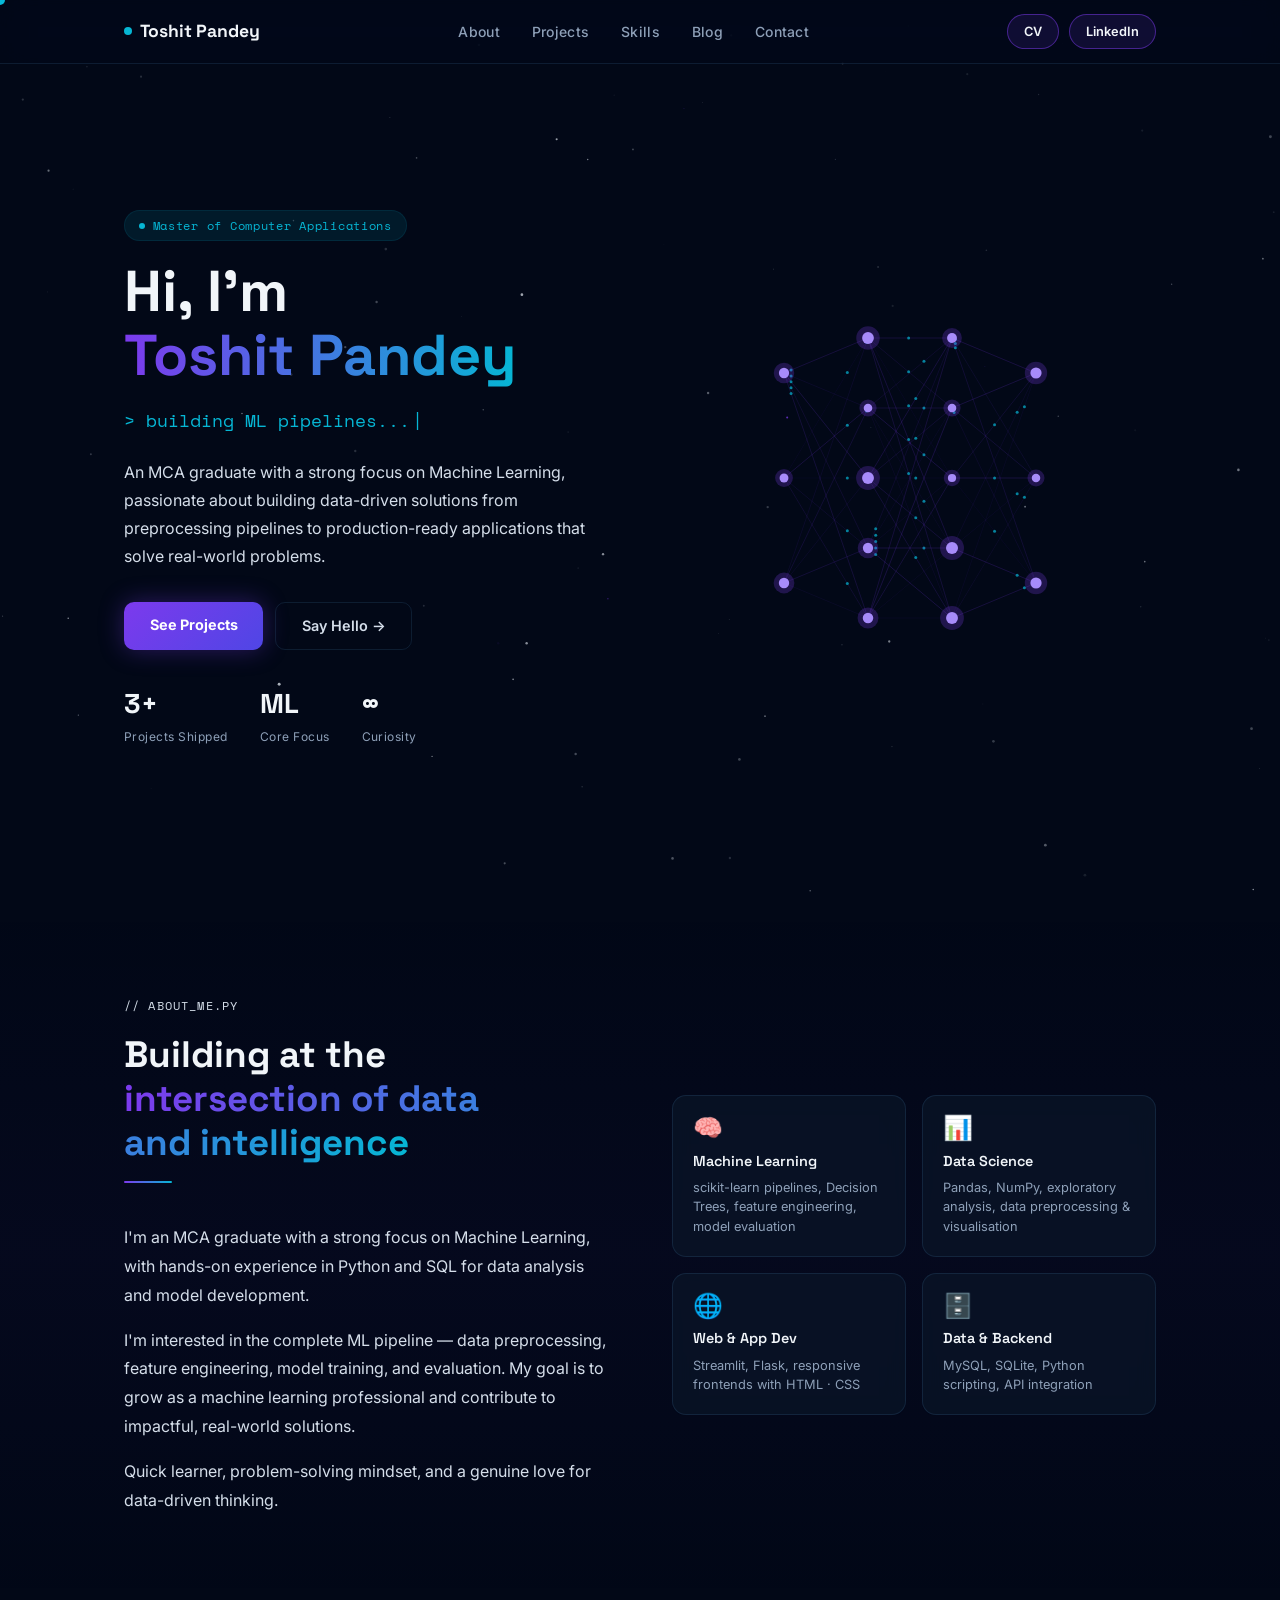
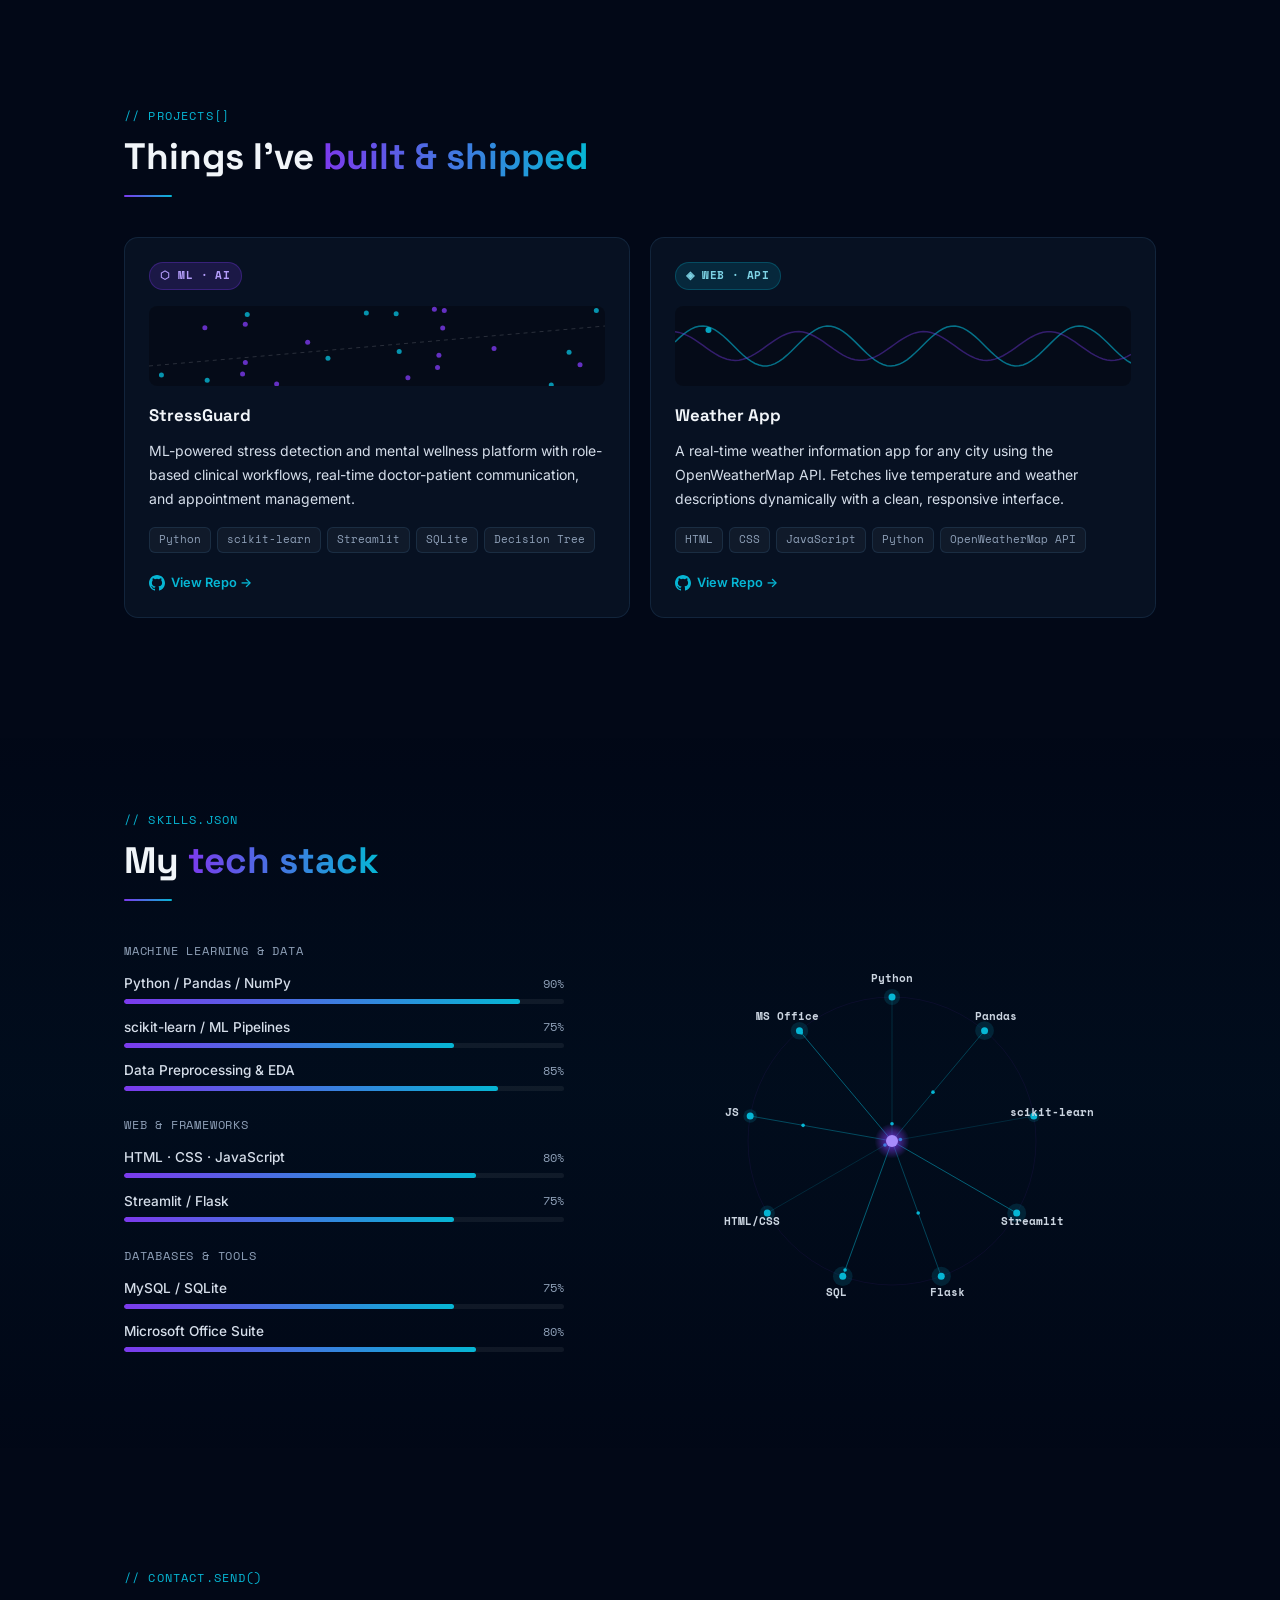
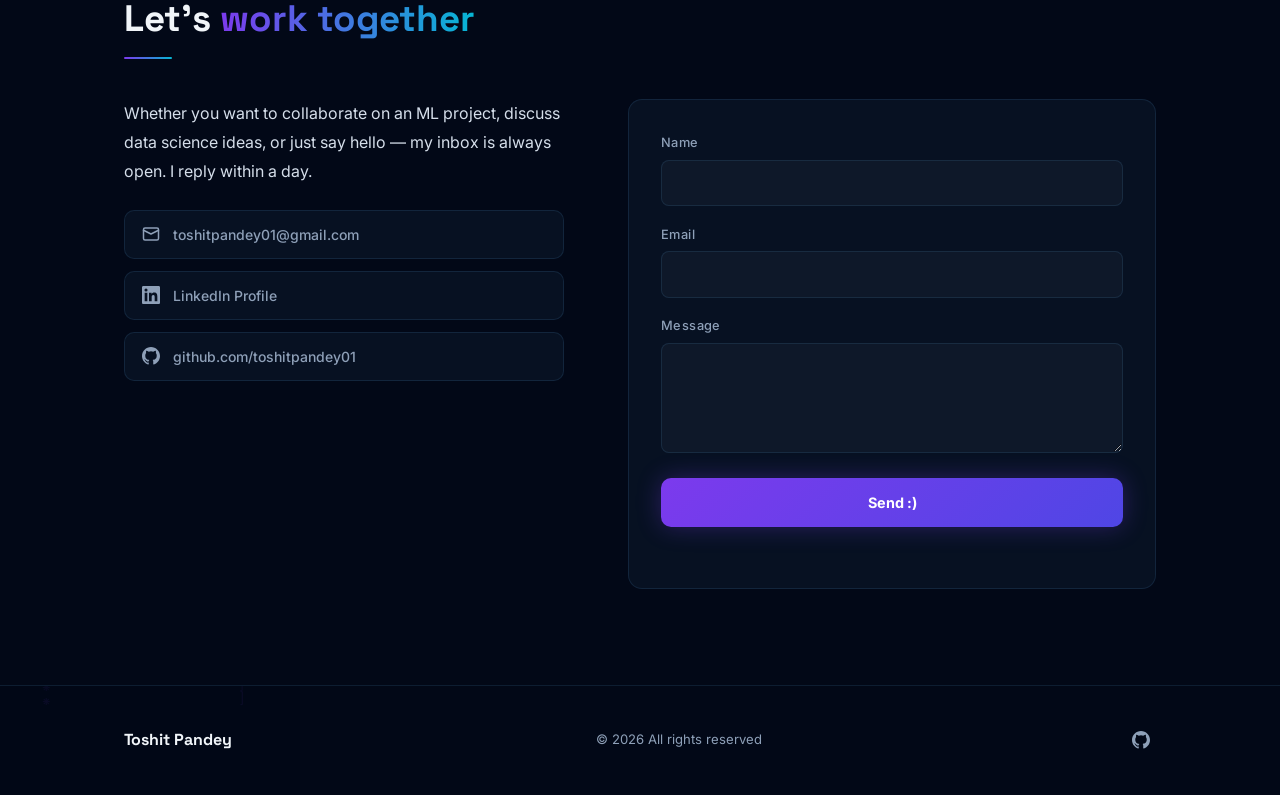
==== commit d59b387d: "Added Blog Section" ====
--- a/index.html
+++ b/index.html
@@ -49,6 +49,7 @@
       <li><a href="#about">About</a></li>
       <li><a href="#projects">Projects</a></li>
       <li><a href="#skills">Skills</a></li>
+      <li><a href="blog.html">Blog</a></li>
       <li><a href="#contact">Contact</a></li>
     </ul>
     <div class="nav-pills">
@@ -66,6 +67,7 @@
   <a href="#about">About</a>
   <a href="#projects">Projects</a>
   <a href="#skills">Skills</a>
+  <a href="blog.html">Blog</a>
   <a href="#contact">Contact</a>
   <a class="pill" id="cvLinkMobile" href="assets/resume.pdf" target="_blank" rel="noopener">CV</a>
   <a class="pill" href="https://www.linkedin.com/in/toshit-pandey-0036a035b" target="_blank" rel="noopener">LinkedIn</a>
@@ -328,4 +330,4 @@
 
 <script src="assets/main.js" defer></script>
 </body>
-</html>
+</html>
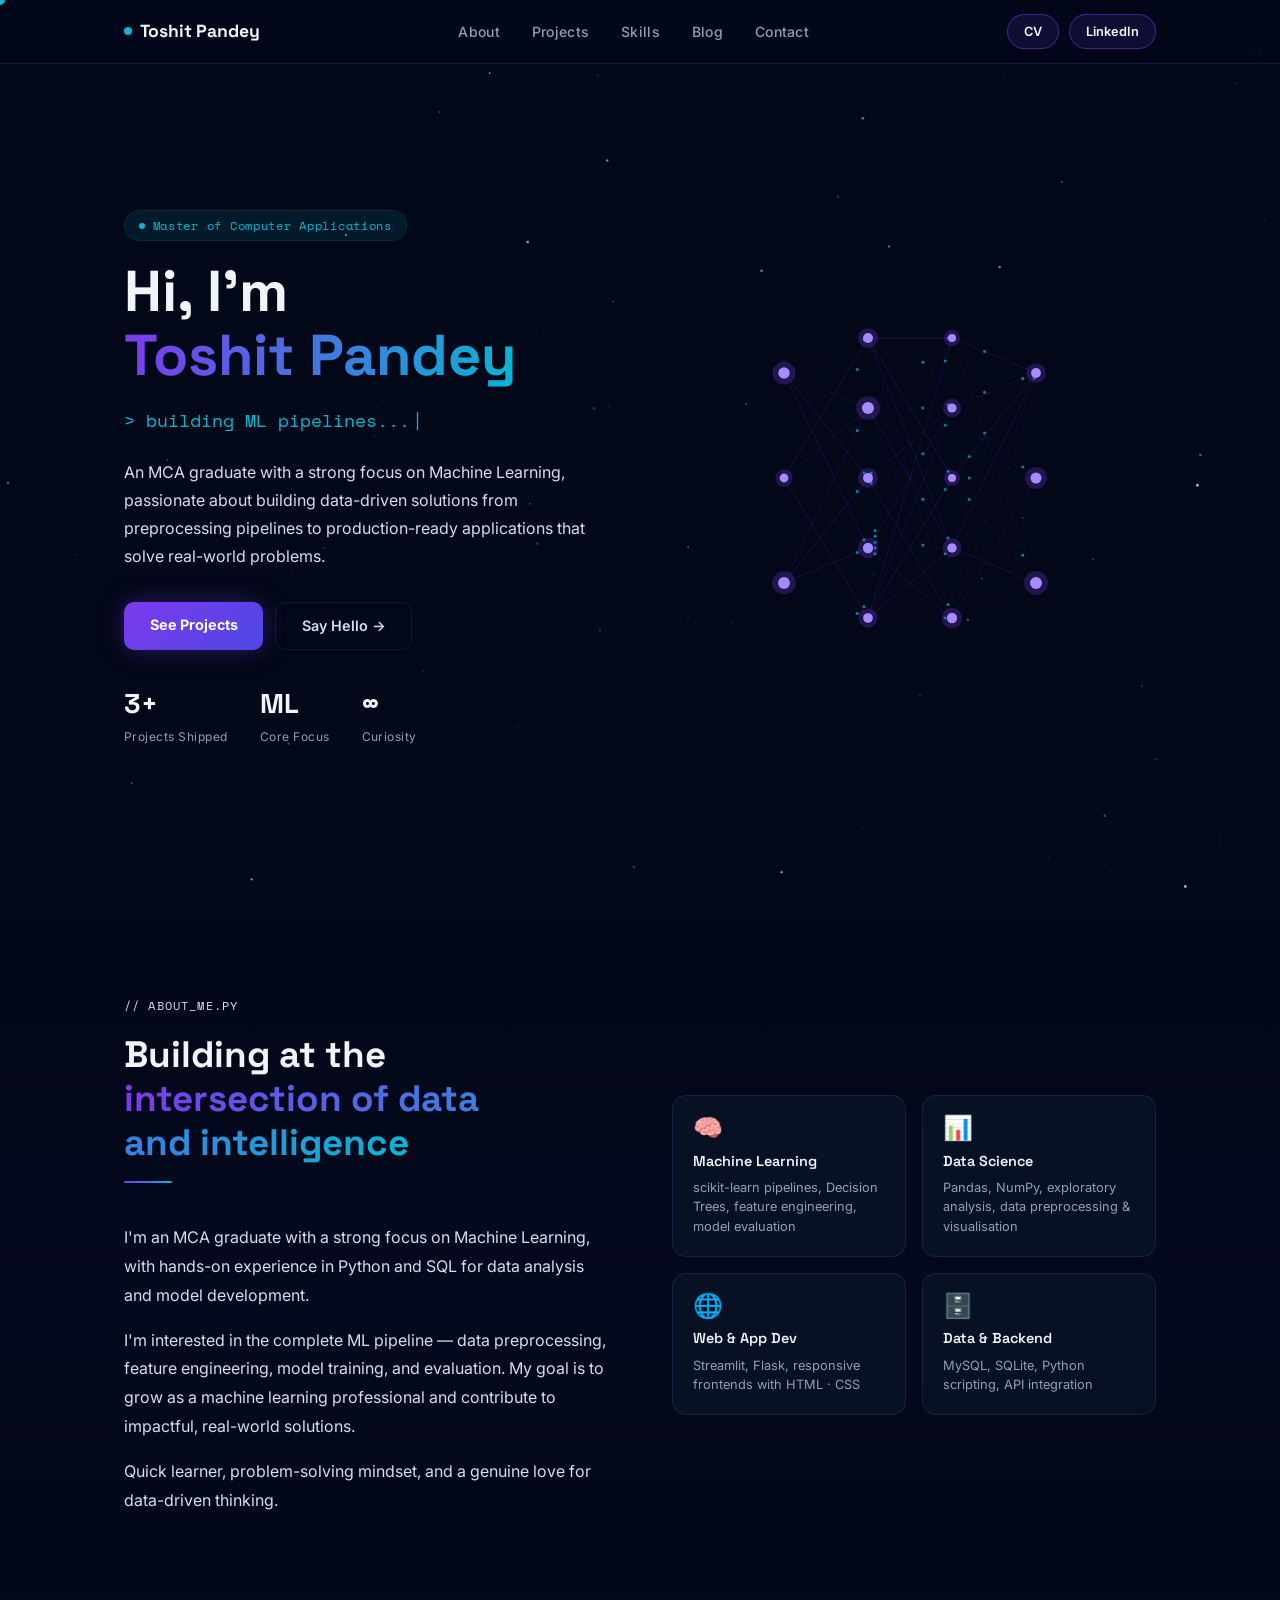
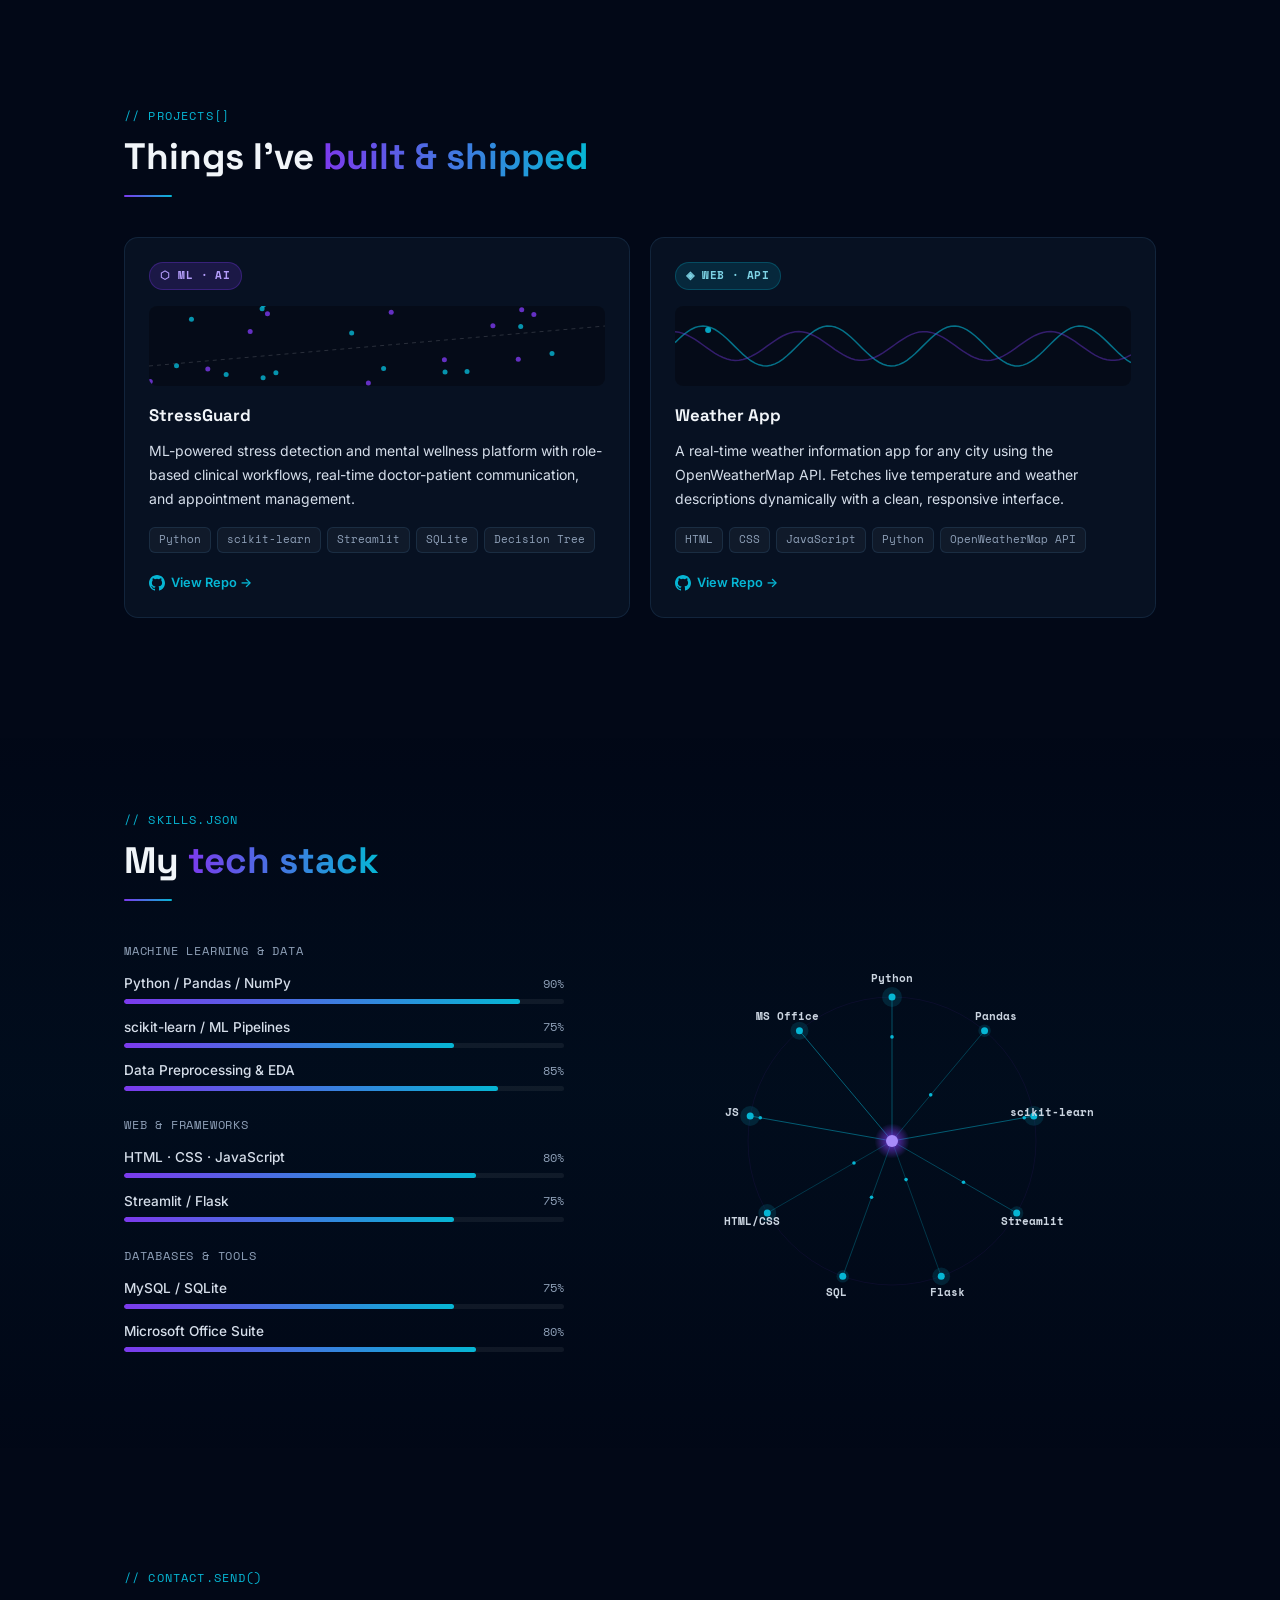
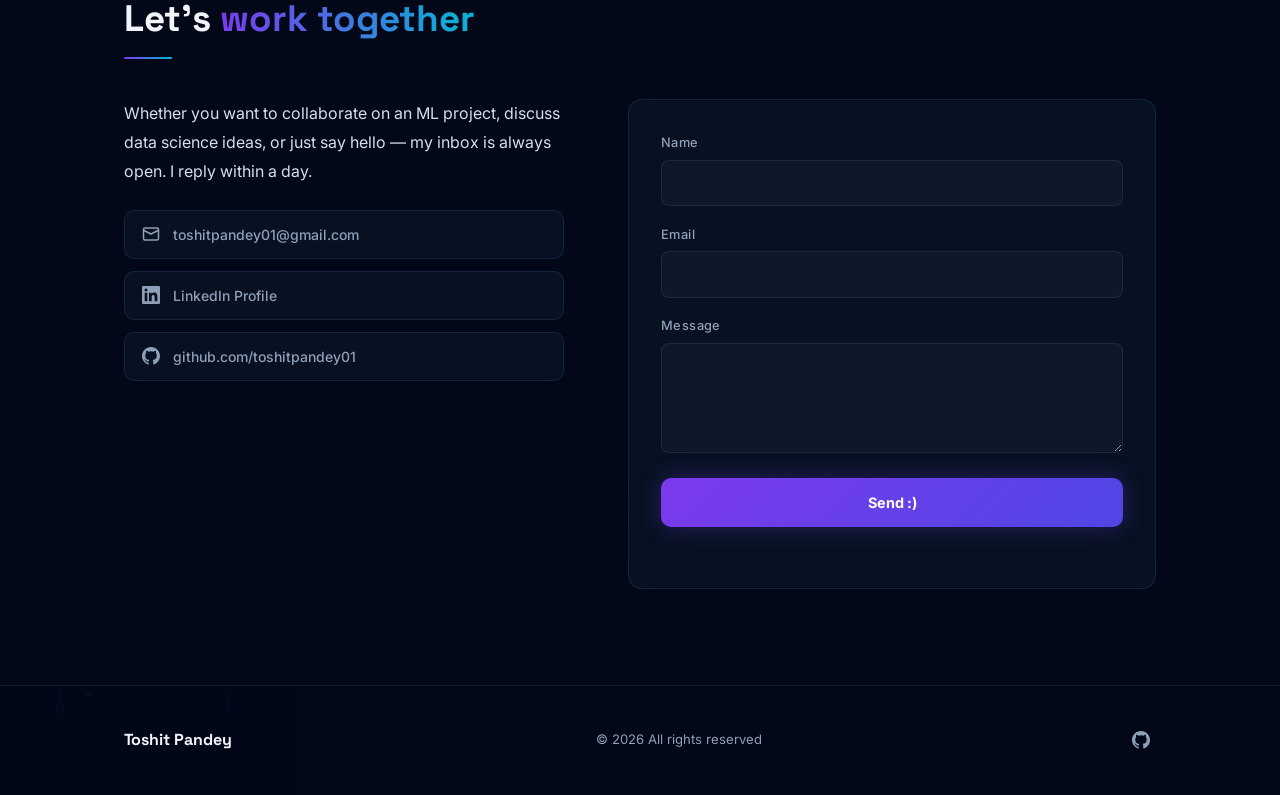
==== commit d49f8cbf: "compatability fixes" ====
--- a/index.html
+++ b/index.html
@@ -38,7 +38,6 @@
 <!-- Background cosmos canvas (decorative) -->
 <canvas id="cosmos-canvas" aria-hidden="true"></canvas>
 
-<!-- ══ NAV ══════════════════════════════════════════ -->
 <header class="nav-wrap">
   <nav class="nav container" aria-label="Primary">
     <a class="brand" href="#home" aria-label="Toshit Pandey — Home">
@@ -101,7 +100,6 @@
         </div>
       </div>
 
-      <!-- RIGHT: Neural Network Visualisation -->
       <div class="hero-visual">
         <canvas id="neural-canvas" aria-hidden="true"></canvas>
       </div>
@@ -110,7 +108,6 @@
   </div>
 </section>
 
-<!-- ══ ABOUT ══════════════════════════════════════════ -->
 <section id="about" aria-labelledby="about-title">
   <div class="container">
     <div class="about-grid">
@@ -155,7 +152,6 @@
   </div>
 </section>
 
-<!-- ══ PROJECTS ═══════════════════════════════════════ -->
 <section id="projects" aria-labelledby="projects-title">
   <div class="container">
     <div class="reveal">
@@ -166,7 +162,6 @@
 
     <div class="projects-grid">
 
-      <!-- Stress Detection -->
       <article class="project-card reveal" style="transition-delay:.1s">
         <span class="project-badge badge-ml" aria-label="Machine Learning and AI project">⬡ ML · AI</span>
         <canvas class="project-vis" id="vis-stress" aria-hidden="true"></canvas>
@@ -185,7 +180,6 @@
         </div>
       </article>
 
-      <!-- Weather App -->
       <article class="project-card reveal" style="transition-delay:.2s">
         <span class="project-badge badge-web" aria-label="Web and API project">◈ WEB · API</span>
         <canvas class="project-vis" id="vis-weather" aria-hidden="true"></canvas>
@@ -208,7 +202,6 @@
   </div>
 </section>
 
-<!-- ══ SKILLS ════════════════════════════════════════ -->
 <section id="skills" aria-labelledby="skills-title">
   <div class="container">
     <div class="reveal">
@@ -218,7 +211,7 @@
     </div>
     <div class="skills-layout">
 
-      <!-- Skill bars -->
+
       <div class="reveal" style="transition-delay:.1s">
         <div class="skill-group">
           <h3 class="skill-group-label">Machine Learning & Data</h3>
@@ -253,7 +246,6 @@
   </div>
 </section>
 
-<!-- ══ CONTACT ════════════════════════════════════════ -->
 <section id="contact" aria-labelledby="contact-title">
   <div class="container">
     <div class="reveal">
@@ -289,8 +281,6 @@
       </div>
 
       <div class="contact-form-wrap reveal" style="transition-delay:.2s">
-        <!-- Formspree-ready form. Replace YOUR_FORM_ID with your Formspree endpoint to receive emails.
-             Until then it works as a friendly local-only acknowledgement. -->
         <form id="contactForm" action="https://formspree.io/f/YOUR_FORM_ID" method="POST" novalidate aria-label="Contact form">
           <div class="form-group">
             <label class="form-label" for="name">Name</label>
@@ -313,7 +303,6 @@
 </section>
 </main>
 
-<!-- ══ FOOTER ════════════════════════════════════════ -->
 <footer>
   <canvas id="matrix-canvas" aria-hidden="true"></canvas>
   <div class="container">
--- a/assets/styles.css
+++ b/assets/styles.css
@@ -1,8 +1,3 @@
-/* ════════════════════════════════════════════════════
-   Toshit Pandey — Portfolio Stylesheet
-   ════════════════════════════════════════════════════ */
-
-/* ── TOKENS ─────────────────────────────────────── */
 :root {
   --bg:        #020817;
   --bg2:       #050f1f;
@@ -15,7 +10,7 @@
   --cyan:      #06b6d4;
   --cyan-lo:   rgba(6,182,212,0.10);
   --star:      #e2e8f0;
-  --muted:     #8ea0b8;          /* raised contrast for AA compliance */
+  --muted:     #8ea0b8;
   --text:      #d5deea;
   --heading:   #f1f5f9;
   --radius:    14px;
@@ -104,7 +99,10 @@
   border-radius: 50%;
   pointer-events: none; z-index: 9998;
   transform: translate3d(-50%,-50%,0);
-  transition: transform .22s ease, width .2s, height .2s, border-color .2s;
+  /* transform is NOT transitioned here — the JS lerp already smooths it
+     every frame, and adding a CSS ease on top of that made the ring feel
+     laggy/rubber-bandy as it chased the pointer. */
+  transition: width .2s, height .2s, border-color .2s;
   will-change: transform;
 }
 #cursor-dot.hovering { transform: translate3d(-50%,-50%,0) scale(2.2); background: var(--violet); }
@@ -578,4 +576,4 @@
 /* Ultra-wide screens */
 @media (min-width: 1400px) {
   :root { --container-max: 1200px; }
-}
+}
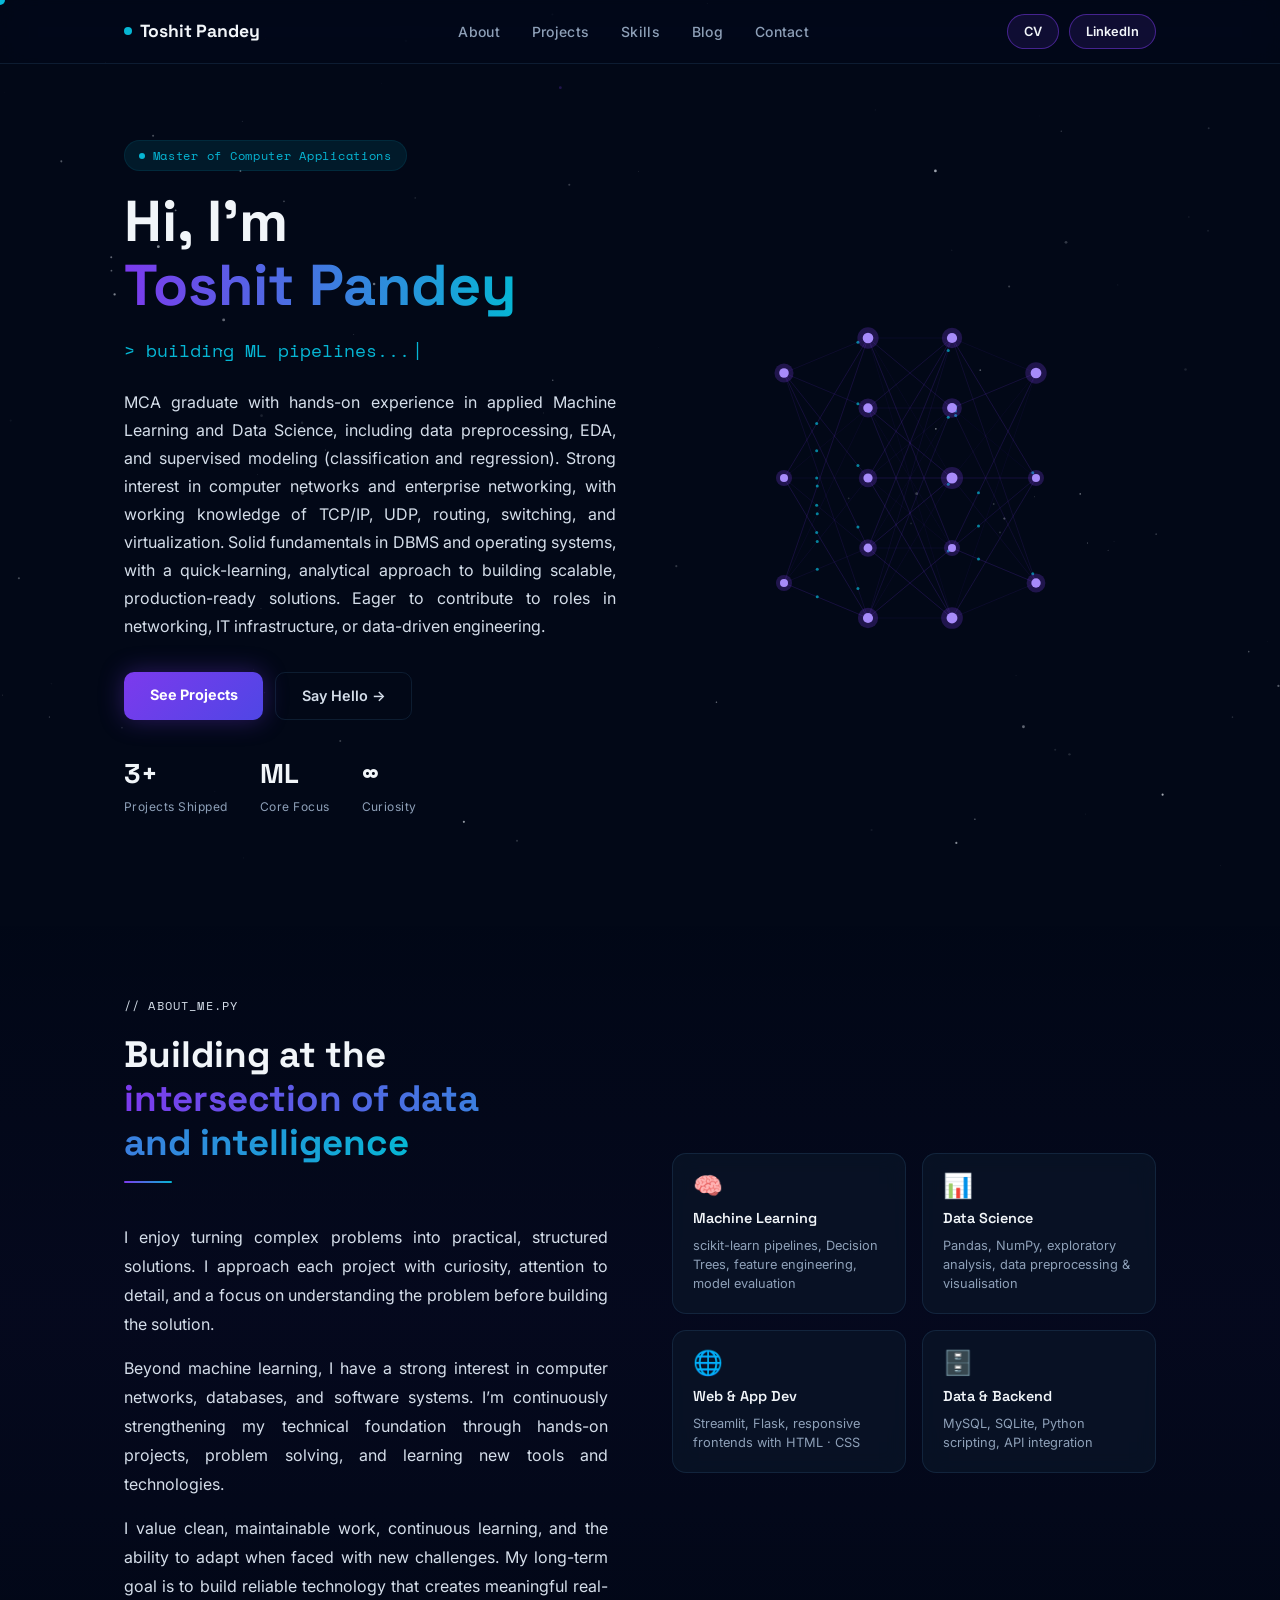
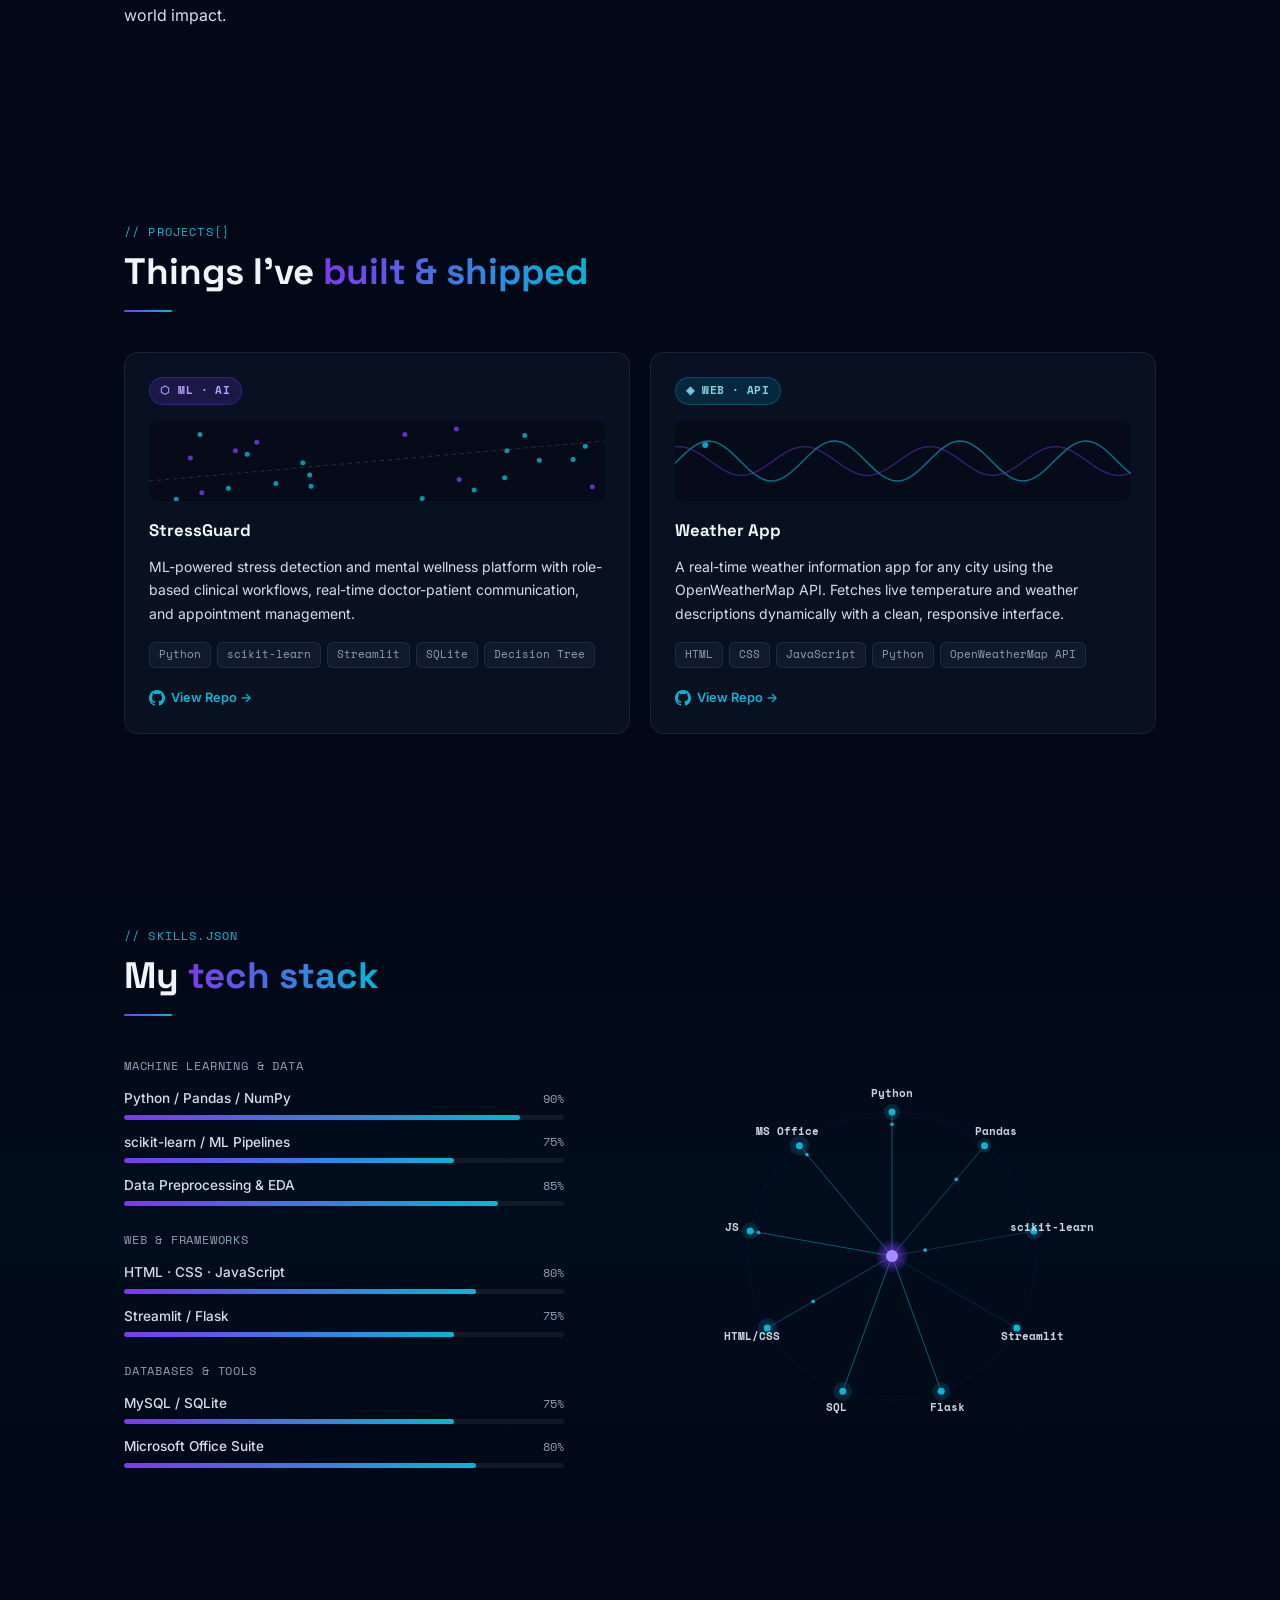
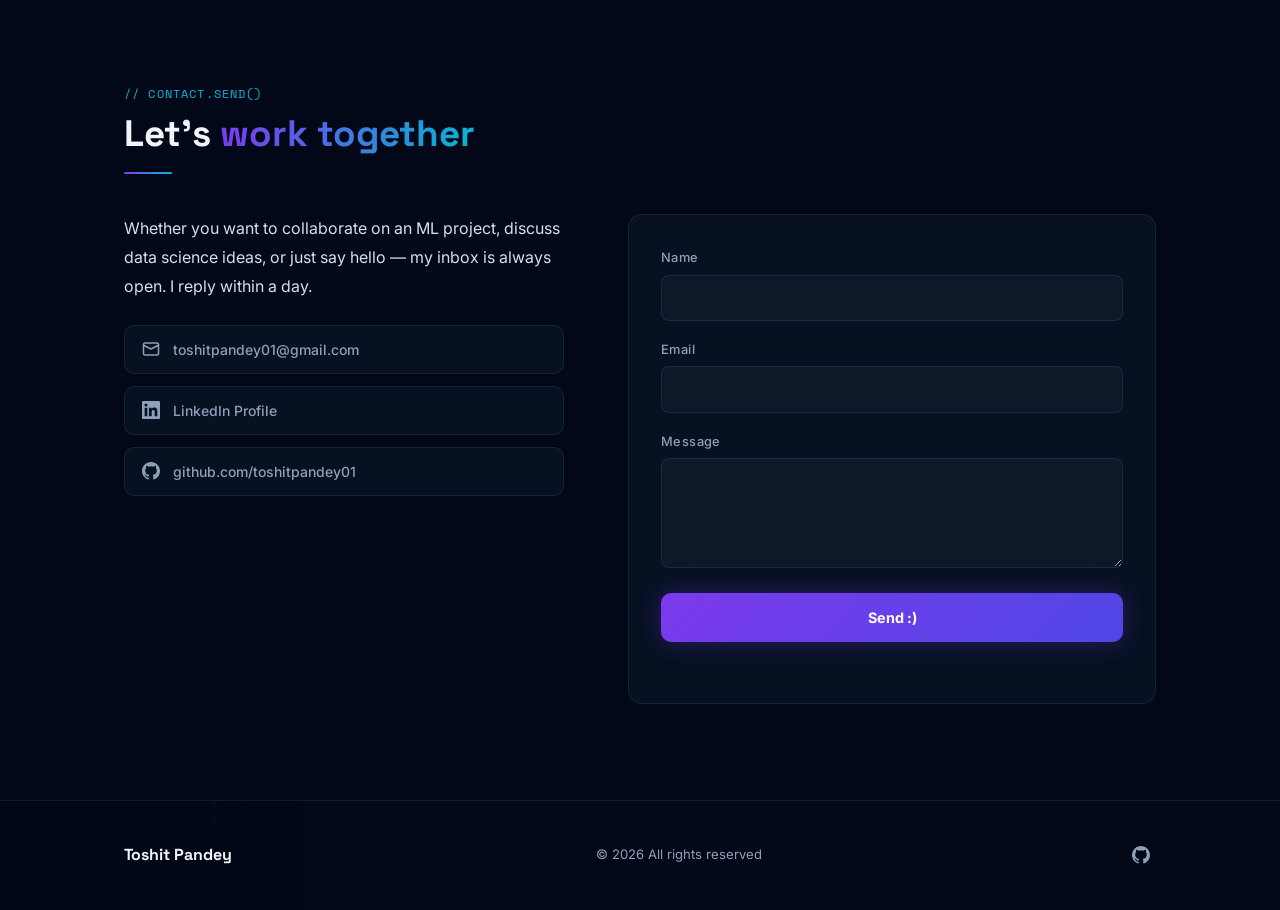
==== commit fbe4d0b3: "alignment fixed and cv updated" ====
--- a/index.html
+++ b/index.html
@@ -87,8 +87,14 @@
         </h1>
         <div class="typewriter-wrap" aria-live="polite"><span id="typewriter"></span></div>
         <p class="hero-desc">
-          An MCA graduate with a strong focus on Machine Learning, passionate about building data-driven solutions from preprocessing pipelines to production-ready applications that solve real-world problems.
-        </p>
+  MCA graduate with hands-on experience in applied Machine Learning and Data Science,
+  including data preprocessing, EDA, and supervised modeling (classification and regression).
+  Strong interest in computer networks and enterprise networking, with working knowledge of
+  TCP/IP, UDP, routing, switching, and virtualization. Solid fundamentals in DBMS and operating
+  systems, with a quick-learning, analytical approach to building scalable, production-ready
+  solutions. Eager to contribute to roles in networking, IT infrastructure, or data-driven
+  engineering.
+</p>
         <div class="hero-btns">
           <a class="btn-primary" href="#projects">See Projects</a>
           <a class="btn-ghost"   href="mailto:toshitpandey01@gmail.com">Say Hello →</a>
@@ -116,14 +122,23 @@
         <h2 class="section-title" id="about-title">Building at the<br><span>intersection of data<br>and intelligence</span></h2>
         <div class="section-rule" aria-hidden="true"></div>
         <p>
-          I'm an MCA graduate with a strong focus on Machine Learning, with hands-on experience in Python and SQL for data analysis and model development.
-        </p>
-        <p>
-          I'm interested in the complete ML pipeline — data preprocessing, feature engineering, model training, and evaluation. My goal is to grow as a machine learning professional and contribute to impactful, real-world solutions.
-        </p>
-        <p>
-          Quick learner, problem-solving mindset, and a genuine love for data-driven thinking.
-        </p>
+  I enjoy turning complex problems into practical, structured solutions.
+  I approach each project with curiosity, attention to detail, and a focus on
+  understanding the problem before building the solution.
+</p>
+
+<p>
+  Beyond machine learning, I have a strong interest in computer networks,
+  databases, and software systems. I’m continuously strengthening my technical
+  foundation through hands-on projects, problem solving, and learning new tools
+  and technologies.
+</p>
+
+<p>
+  I value clean, maintainable work, continuous learning, and the ability to
+  adapt when faced with new challenges. My long-term goal is to build reliable
+  technology that creates meaningful real-world impact.
+</p>
       </div>
 
       <div class="about-cards reveal" style="transition-delay:.15s">
--- a/assets/styles.css
+++ b/assets/styles.css
@@ -256,7 +256,7 @@
 #typewriter::after { content: '|'; animation: blink .7s infinite; margin-left: 2px; }
 @keyframes blink { 0%,100%{opacity:1} 50%{opacity:0} }
 
-.hero-desc { color: var(--text); max-width: 52ch; line-height: 1.75; margin-bottom: 2rem; }
+.hero-desc { color: var(--text); max-width: 52ch; line-height: 1.75; margin-bottom: 2rem; text-align: justify; }
 
 .hero-btns { display: flex; gap: .75rem; flex-wrap: wrap; }
 .btn-primary {
@@ -321,7 +321,7 @@
 #about { background: linear-gradient(180deg, transparent, rgba(124,58,237,0.03), transparent); }
 .about-grid { display: grid; grid-template-columns: 1fr 1fr; gap: clamp(2rem, 5vw, 4rem); align-items: center; }
 .about-text { min-width: 0; }
-.about-text p { color: var(--text); line-height: 1.8; margin-bottom: 1rem; }
+.about-text p { color: var(--text); line-height: 1.8; margin-bottom: 1rem; text-align: justify; }
 .about-text p:last-child { margin-bottom: 0; }
 
 .about-cards { display: grid; grid-template-columns: 1fr 1fr; gap: 1rem; }
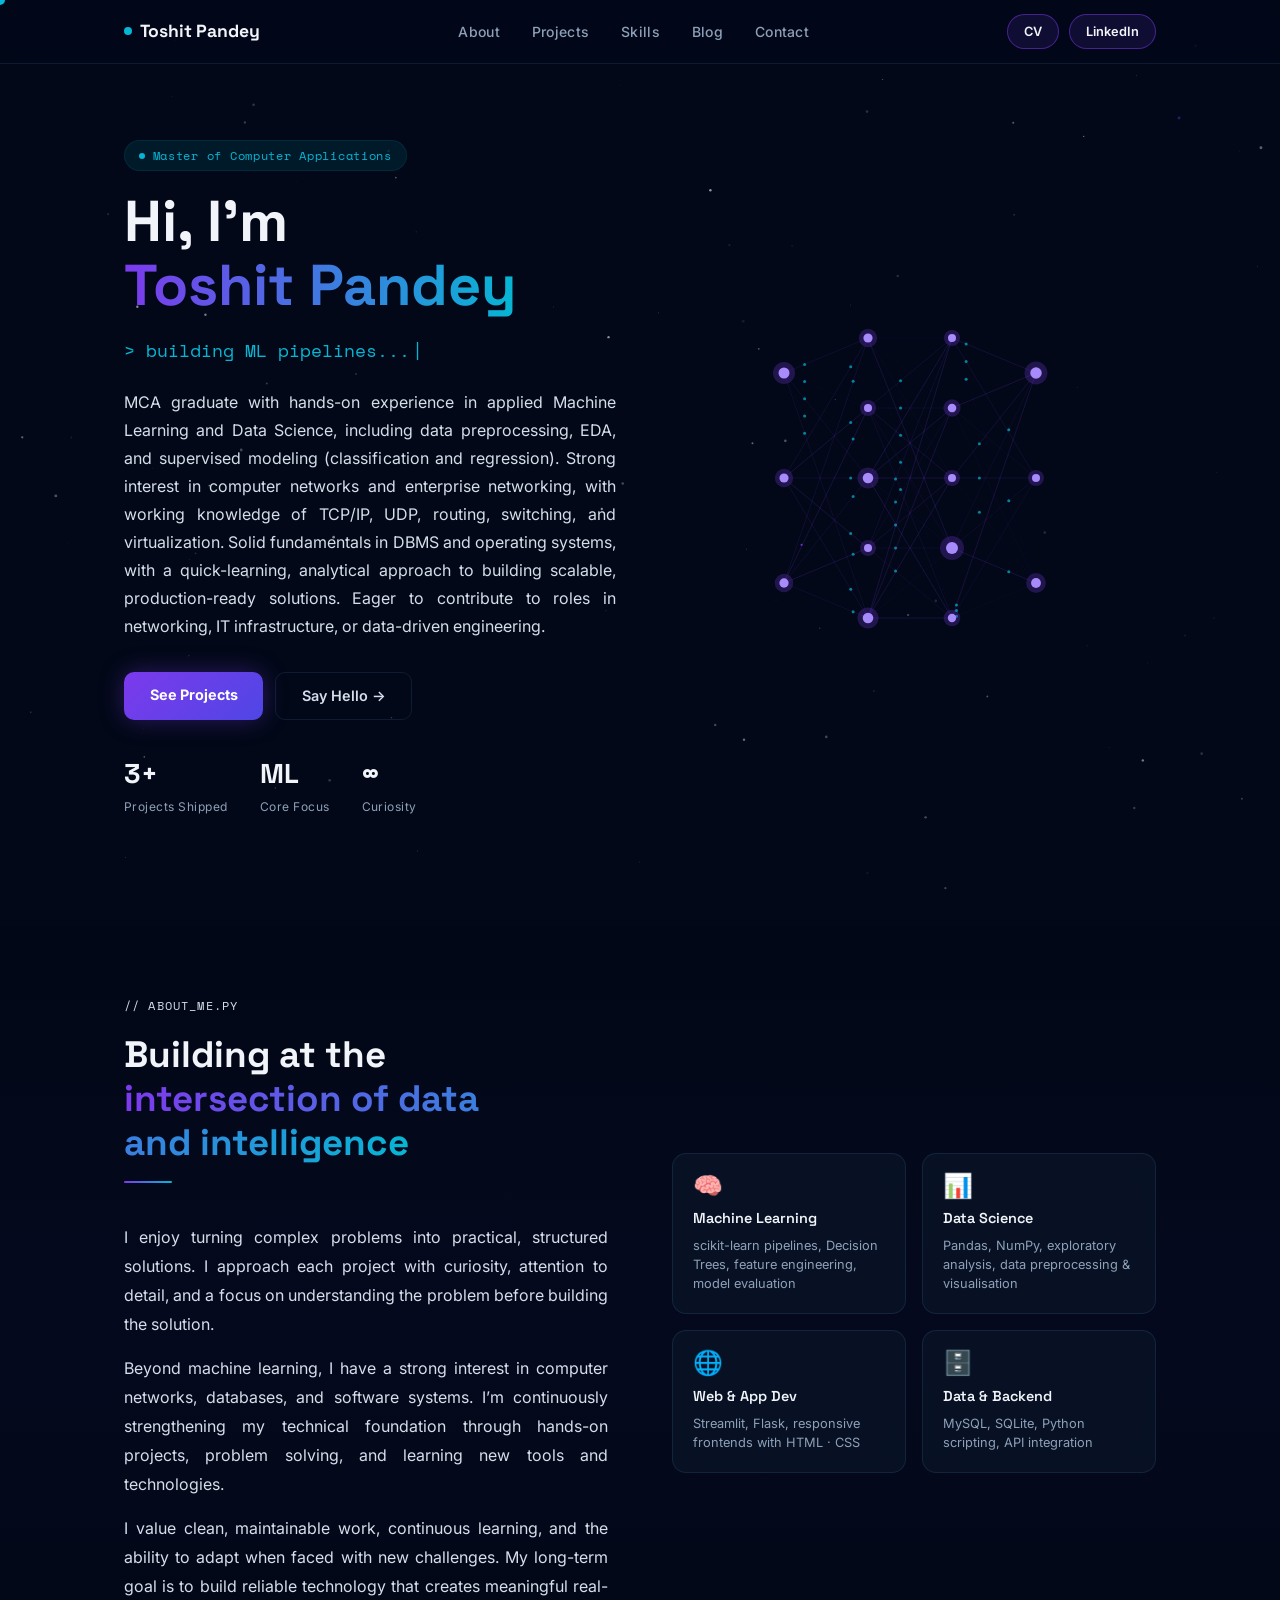
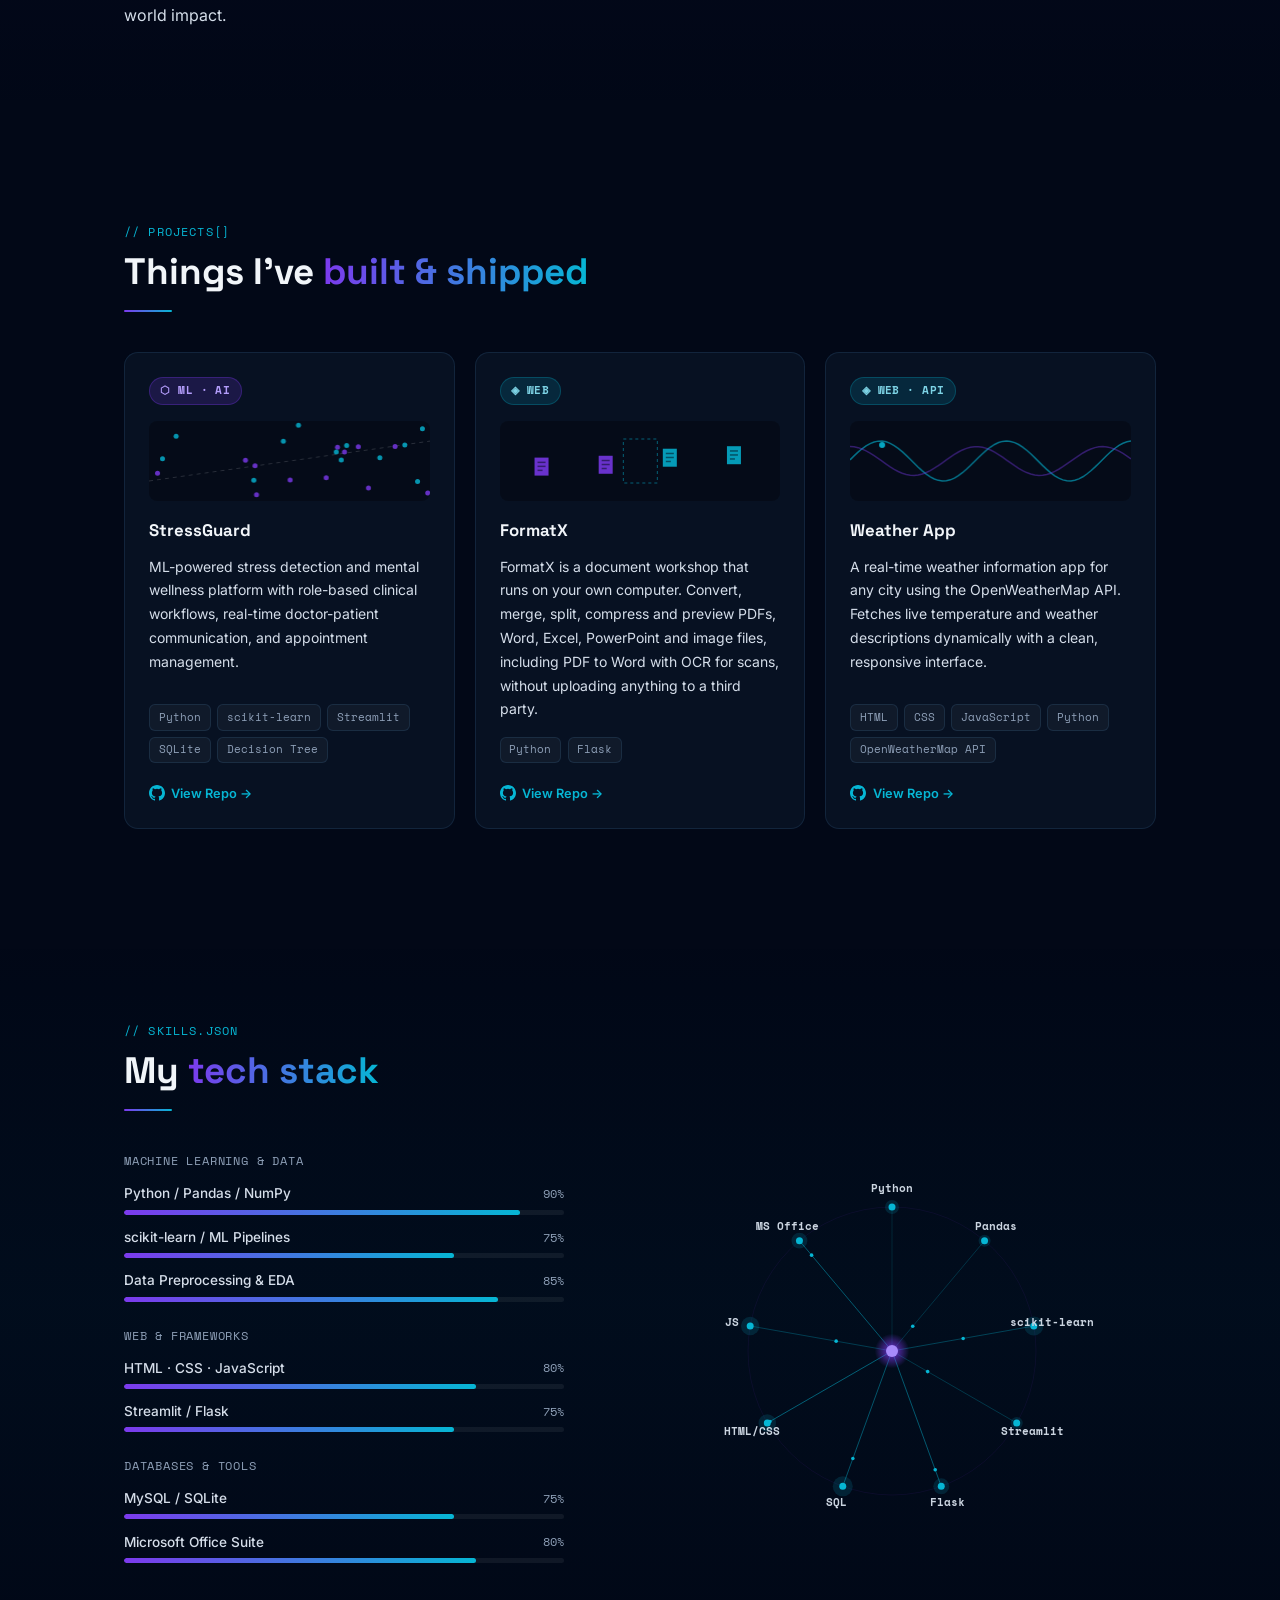
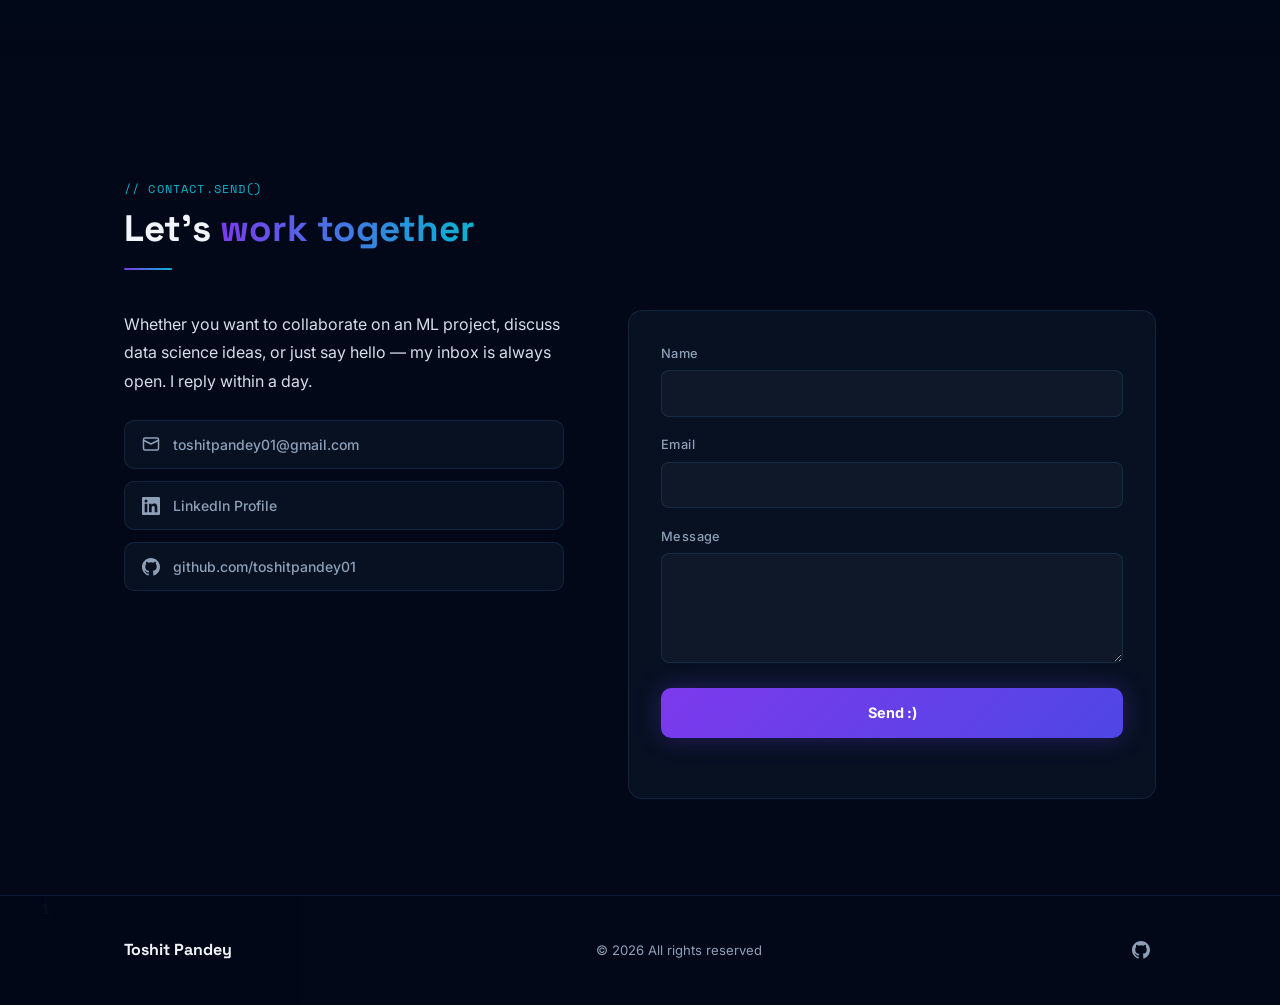
==== commit 61d72e36: "FormatX Project Added" ====
--- a/index.html
+++ b/index.html
@@ -195,6 +195,24 @@
         </div>
       </article>
 
+            <article class="project-card reveal" style="transition-delay:.1s">
+        <span class="project-badge badge-web" aria-label="Web and API project">◈ WEB</span>
+        <canvas class="project-vis" id="vis-FormatX" aria-hidden="true"></canvas>
+        <h3 class="project-title">FormatX</h3>
+        <p class="project-desc">
+          FormatX is a document workshop that runs on your own computer. Convert, merge, split, compress and preview PDFs, Word, Excel, PowerPoint and image files, including PDF to Word with OCR for scans, without uploading anything to a third party.
+        </p>
+        <ul class="project-tech" aria-label="Technologies used">
+          <li class="tech-tag">Python</li><li class="tech-tag">Flask</li>
+        </ul>
+        <div class="project-links">
+          <a class="proj-link" href="https://github.com/toshitpandey01/FormatX" target="_blank" rel="noopener" aria-label="View StressGuard repository on GitHub (opens in new tab)">
+            <svg class="gh-icon" width="16" height="16" viewBox="0 0 24 24" fill="currentColor" aria-hidden="true" focusable="false"><path fill-rule="evenodd" clip-rule="evenodd" d="M12 0C5.37 0 0 5.373 0 12c0 5.303 3.438 9.8 8.205 11.387.6.113.82-.258.82-.577 0-.285-.01-1.04-.015-2.04-3.338.724-4.042-1.61-4.042-1.61-.546-1.387-1.333-1.756-1.333-1.756-1.09-.745.083-.729.083-.729 1.205.084 1.838 1.237 1.838 1.237 1.07 1.834 2.807 1.304 3.492.997.108-.775.418-1.305.762-1.605-2.665-.3-5.466-1.332-5.466-5.93 0-1.31.468-2.381 1.235-3.221-.124-.303-.535-1.524.117-3.176 0 0 1.008-.322 3.3 1.23A11.5 11.5 0 0 1 12 5.803a11.5 11.5 0 0 1 3.003.404c2.29-1.552 3.297-1.23 3.297-1.23.653 1.652.242 2.873.118 3.176.77.84 1.234 1.911 1.234 3.221 0 4.609-2.805 5.625-5.478 5.92.43.372.815 1.102.815 2.222 0 1.606-.015 2.898-.015 3.293 0 .322.216.697.825.578C20.565 21.796 24 17.3 24 12c0-6.627-5.373-12-12-12Z"/></svg>
+            View Repo →
+          </a>
+        </div>
+      </article>
+
       <article class="project-card reveal" style="transition-delay:.2s">
         <span class="project-badge badge-web" aria-label="Web and API project">◈ WEB · API</span>
         <canvas class="project-vis" id="vis-weather" aria-hidden="true"></canvas>
--- a/assets/styles.css
+++ b/assets/styles.css
@@ -99,9 +99,6 @@
   border-radius: 50%;
   pointer-events: none; z-index: 9998;
   transform: translate3d(-50%,-50%,0);
-  /* transform is NOT transitioned here — the JS lerp already smooths it
-     every frame, and adding a CSS ease on top of that made the ring feel
-     laggy/rubber-bandy as it chased the pointer. */
   transition: width .2s, height .2s, border-color .2s;
   will-change: transform;
 }
@@ -256,7 +253,16 @@
 #typewriter::after { content: '|'; animation: blink .7s infinite; margin-left: 2px; }
 @keyframes blink { 0%,100%{opacity:1} 50%{opacity:0} }
 
-.hero-desc { color: var(--text); max-width: 52ch; line-height: 1.75; margin-bottom: 2rem; text-align: justify; }
+.hero-desc {
+  color: var(--text);
+  max-width: 52ch;
+  line-height: 1.75;
+  margin-bottom: 2rem;
+  text-align: justify;
+  text-align-last: left;
+  overflow-wrap: break-word;
+  word-wrap: break-word;
+}
 
 .hero-btns { display: flex; gap: .75rem; flex-wrap: wrap; }
 .btn-primary {
@@ -321,7 +327,15 @@
 #about { background: linear-gradient(180deg, transparent, rgba(124,58,237,0.03), transparent); }
 .about-grid { display: grid; grid-template-columns: 1fr 1fr; gap: clamp(2rem, 5vw, 4rem); align-items: center; }
 .about-text { min-width: 0; }
-.about-text p { color: var(--text); line-height: 1.8; margin-bottom: 1rem; text-align: justify; }
+.about-text p {
+  color: var(--text);
+  line-height: 1.8;
+  margin-bottom: 1rem;
+  text-align: justify;
+  text-align-last: left;
+  overflow-wrap: break-word;
+  word-wrap: break-word;
+}
 .about-text p:last-child { margin-bottom: 0; }
 
 .about-cards { display: grid; grid-template-columns: 1fr 1fr; gap: 1rem; }
@@ -525,7 +539,6 @@
 @media (max-width: 960px) {
   .hero-inner { grid-template-columns: 1fr; gap: 2rem; }
   .hero-visual { max-width: 340px; order: -1; }
-  .hero-left { text-align: left; }
   .about-grid { grid-template-columns: 1fr; gap: 2.5rem; }
   .skills-layout { grid-template-columns: 1fr; gap: 3rem; }
   .contact-wrap { grid-template-columns: 1fr; gap: 2.5rem; }
